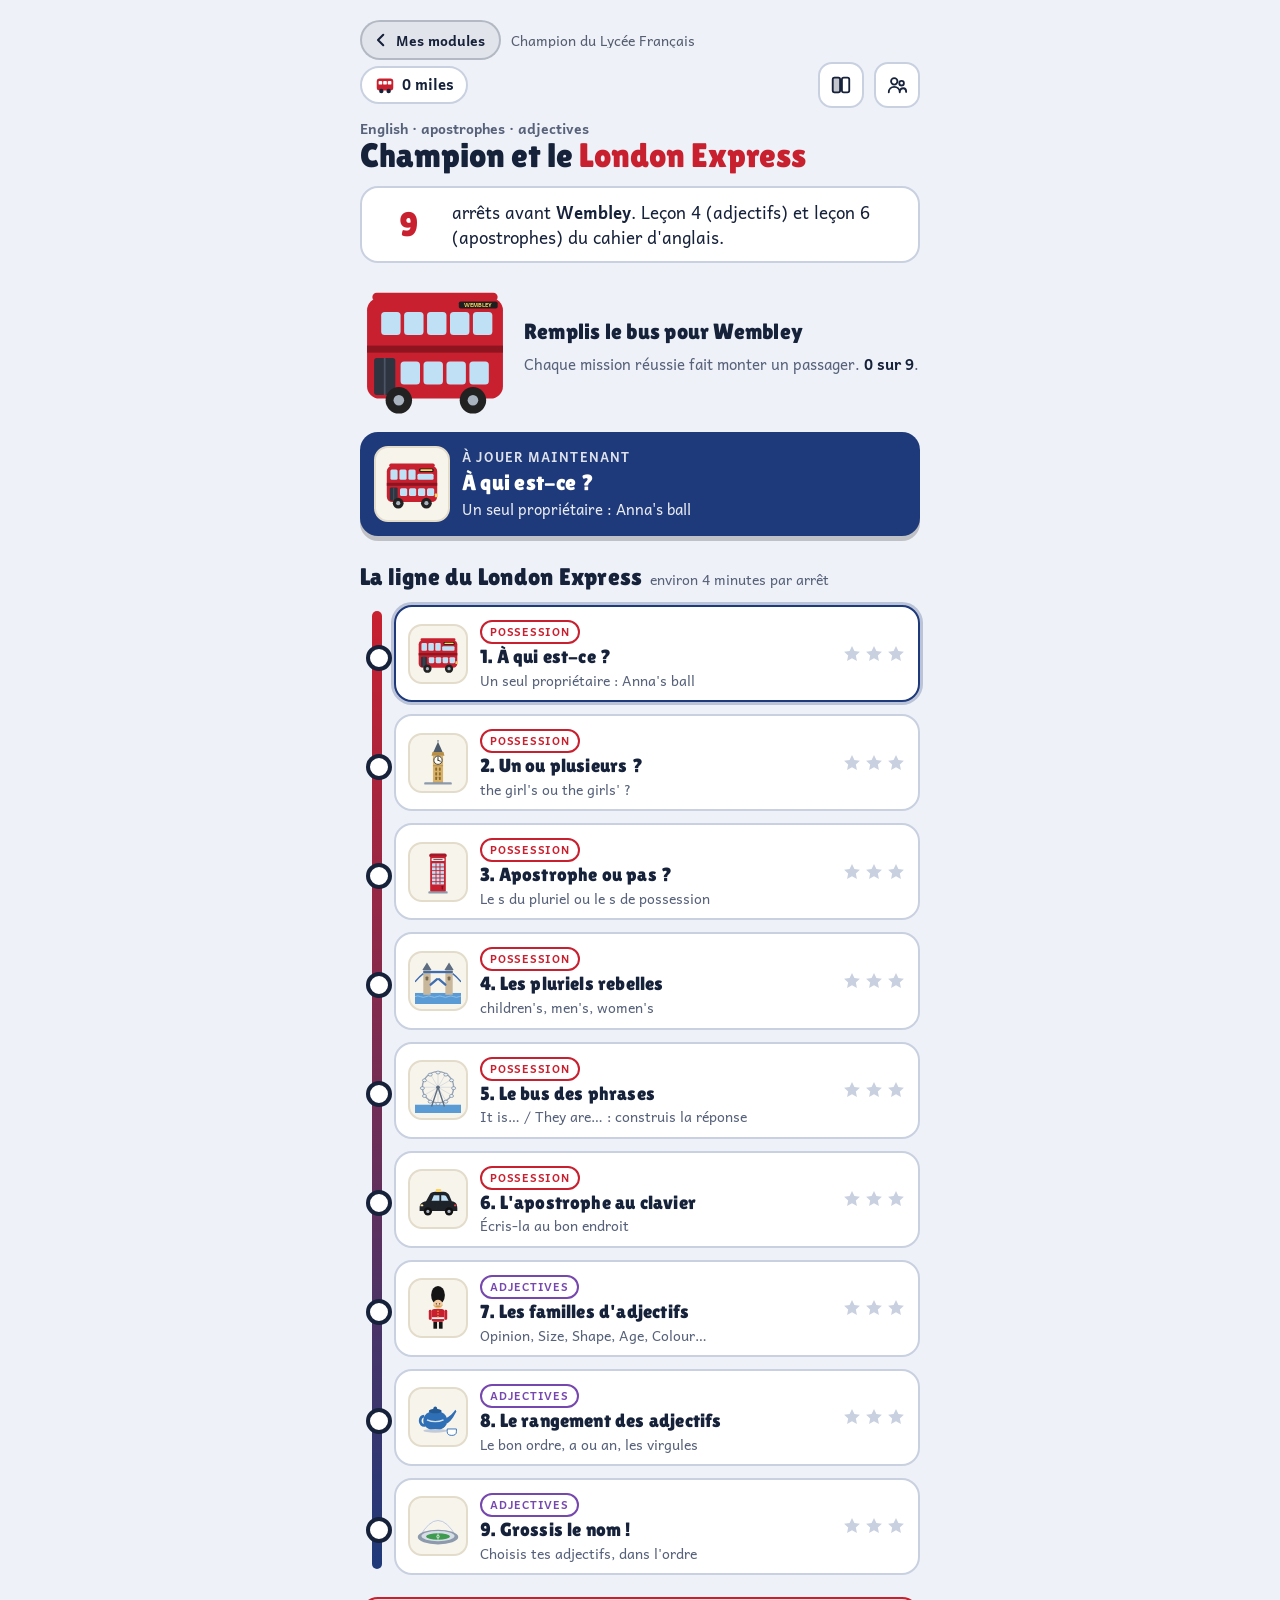
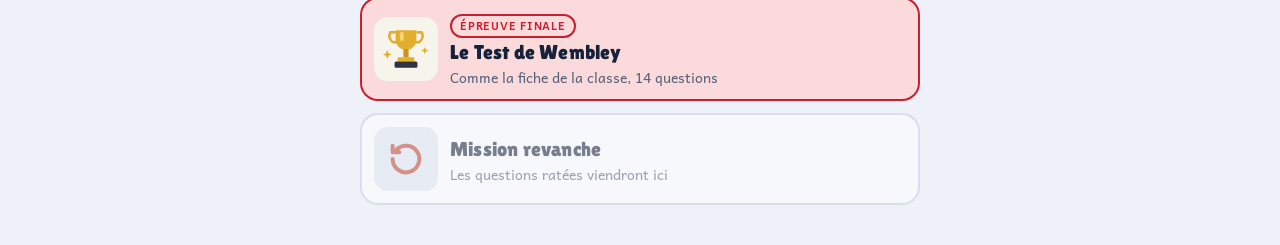
==== modules/london-express/index.html @ e49a7274 "Nouveau module London Express (anglais CE2) : apostrophes de possession et ordre des adjectifs Co-Au" ====
<!doctype html>
<html lang="fr">
<head>
<meta charset="utf-8">
<meta name="viewport" content="width=device-width,initial-scale=1,viewport-fit=cover">
<title>London Express · Champion du Lycée Français</title>
<meta name="theme-color" content="#1F3A7A">
<meta name="apple-mobile-web-app-capable" content="yes">
<meta name="mobile-web-app-capable" content="yes">
<link rel="icon" href="../../favicon.svg" type="image/svg+xml">
<link rel="apple-touch-icon" href="../../icons/apple-touch-icon.png">
<link rel="manifest" href="../../manifest.webmanifest">
<link rel="preconnect" href="https://fonts.googleapis.com">
<link rel="stylesheet" href="https://fonts.googleapis.com/css2?family=Andika:wght@400;700&family=Lilita+One&display=swap">
<style>:root{color-scheme:light;box-sizing:border-box;padding-top:env(safe-area-inset-top,0px);padding-bottom:env(safe-area-inset-bottom,0px)}html{scroll-padding-top:env(safe-area-inset-top,0px);-webkit-text-size-adjust:100%;text-size-adjust:100%}body{margin:0;padding:0;font:14px -apple-system,BlinkMacSystemFont,sans-serif;background:#fff;color:#000}img{max-width:100%}[hidden]:not([hidden=until-found i]){display:none!important}</style>
<!-- Lien avec le site : prénom, retour aux cahiers, temps de jeu, hors ligne -->
<script src="../../assets/catalogue.js"></script>
<script src="../../assets/commun.js"></script>
<script src="../../assets/module-bridge.js" data-module="london-express"></script>
</head>
<body>
<script nomodule>window.onload=function(){document.body.innerHTML='<p style="font:18px sans-serif;margin:24px">Ce navigateur est trop ancien pour ce jeu. Ouvrez le site avec Edge, Chrome, Safari ou Firefox.</p>';};</script>
<style>
/* Mise en page : une colonne type application mobile ; la ligne du bus mène de la gare jusqu'au stade de Wembley. */
:root{
  --bg:#EEF1F7; --surface:#FFFFFF; --surface-2:#E2E7F1; --ink:#16213A; --muted:#57627A; --line:#C9D1E1;
  --main:#1F3A7A; --on-main:#FFFFFF; --red:#C8202F; --red-soft:#FBDADC; --gold:#D99A1E;
  --good:#1F8556; --good-soft:#DCF2E5; --bad:#C2432E; --bad-soft:#FADFD8;
  --plate:#F7F4EC; --plate-line:#E3DCCB;
  --s-pos:#C8202F; --s-adj:#7647AE;
  --f-display:"Lilita One","Arial Rounded MT Bold",system-ui,sans-serif;
  --f-body:"Andika","Trebuchet MS",system-ui,sans-serif;
  --r:18px;
}
@media (prefers-color-scheme: dark){
  :root:not([data-theme="light"]){
    --bg:#0F1424; --surface:#18203A; --surface-2:#222C4A; --ink:#EAF0FA; --muted:#A7B1C8; --line:#33405F;
    --main:#8FB1FF; --on-main:#0B1430; --red:#FF6B74; --red-soft:#42202A; --gold:#F2C25B;
    --good:#4DCB8C; --good-soft:#153A2B; --bad:#FF7D66; --bad-soft:#43221C;
    --plate:#F4EFE3; --plate-line:#CFC5AE;
    --s-pos:#FF8A92; --s-adj:#B795EE; color-scheme:dark;
  }
}
:root[data-theme="dark"]{
  --bg:#0F1424; --surface:#18203A; --surface-2:#222C4A; --ink:#EAF0FA; --muted:#A7B1C8; --line:#33405F;
  --main:#8FB1FF; --on-main:#0B1430; --red:#FF6B74; --red-soft:#42202A; --gold:#F2C25B;
  --good:#4DCB8C; --good-soft:#153A2B; --bad:#FF7D66; --bad-soft:#43221C;
  --plate:#F4EFE3; --plate-line:#CFC5AE;
  --s-pos:#FF8A92; --s-adj:#B795EE; color-scheme:dark;
}
*{box-sizing:border-box}
body{background:var(--bg);color:var(--ink);font-family:var(--f-body);font-size:17px;line-height:1.45;
  padding-left:max(16px,env(safe-area-inset-left,0px));padding-right:max(16px,env(safe-area-inset-right,0px));padding-block:12px 40px;
  -webkit-tap-highlight-color:transparent}
.app{max-width:560px;margin:0 auto}
h1,h2,h3{font-family:var(--f-display);font-weight:400;letter-spacing:.01em;text-wrap:balance;margin:0}
button{font:inherit;color:inherit;cursor:pointer}
button:focus-visible,label:focus-within{outline:3px solid var(--main);outline-offset:2px}
.muted{color:var(--muted)}
.row{display:flex;gap:10px;align-items:center}
.spacer{flex:1}
@media (prefers-reduced-motion: reduce){*{animation:none!important;transition:none!important}}

/* Boutons */
.btn{display:flex;align-items:center;justify-content:center;gap:10px;min-height:56px;padding:12px 20px;border-radius:16px;border:0;
  font-family:var(--f-display);font-size:20px;background:var(--main);color:var(--on-main);box-shadow:0 4px 0 rgba(0,0,0,.22);transition:transform .08s}
.btn:active{transform:translateY(3px);box-shadow:0 1px 0 rgba(0,0,0,.22)}
.btn.ghost{background:var(--surface);color:var(--ink);border:2px solid var(--line);box-shadow:none}
.btn.red{background:var(--red);color:#fff}
.btn:disabled{opacity:.45;cursor:default;transform:none}
.icon-btn{display:inline-flex;align-items:center;justify-content:center;width:46px;height:46px;border-radius:14px;border:2px solid var(--line);background:var(--surface);flex:none}
.icon-btn svg{width:22px;height:22px}
.chip{display:inline-flex;align-items:center;gap:6px;padding:6px 12px;border-radius:999px;background:var(--surface);border:2px solid var(--line);font-weight:700;font-size:15px;font-variant-numeric:tabular-nums}
.chip svg{width:22px;height:22px}
.subj{display:inline-block;font-size:11px;font-weight:700;letter-spacing:.07em;text-transform:uppercase;padding:2px 8px;border-radius:999px;border:2px solid currentColor}
.subj.pos{color:var(--s-pos)} .subj.adj{color:var(--s-adj)}

/* Accueil */
.top{display:flex;align-items:center;gap:10px;flex-wrap:wrap;margin-bottom:10px}
.hello{margin:6px 0 2px}
.hello .eyebrow{font-size:14px;color:var(--muted);font-weight:700}
.hello .who{font-family:var(--f-display);font-size:34px;line-height:1.05}
.hello .who span{color:var(--red)}
.countdown{display:flex;gap:12px;align-items:center;background:var(--surface);border:2px solid var(--line);border-radius:var(--r);padding:12px 14px;margin:12px 0}
.countdown .big{font-family:var(--f-display);font-size:34px;color:var(--red);font-variant-numeric:tabular-nums;min-width:64px;text-align:center;white-space:nowrap}
.garage{display:grid;grid-template-columns:150px 1fr;gap:14px;align-items:center;margin:8px 0 16px}
.garage svg{width:150px;height:auto}
.garage .pax-new{animation:drop .6s cubic-bezier(.3,1.5,.5,1) both}
@keyframes drop{from{transform:translateY(-40px);opacity:0}to{transform:none;opacity:1}}
.today{background:var(--main);color:var(--on-main);border-radius:var(--r);padding:14px;display:grid;grid-template-columns:76px 1fr;gap:12px;align-items:center;border:0;width:100%;text-align:left;box-shadow:0 5px 0 rgba(0,0,0,.2)}
.today .lab{font-size:13px;text-transform:uppercase;letter-spacing:.08em;opacity:.85;font-weight:700}
.today h3{font-size:22px}
.plate{background:var(--plate);border:2px solid var(--plate-line);border-radius:14px;display:flex;align-items:center;justify-content:center;overflow:hidden}
.plate svg{width:100%;height:100%;display:block}
.plate.sm{width:60px;height:60px;padding:5px}
.plate.md{width:76px;height:76px;padding:6px}
.plate.big{width:min(200px,60vw);aspect-ratio:1;padding:12px;margin:0 auto;max-width:100%}
.section-title{display:flex;align-items:baseline;gap:8px;margin:24px 0 10px;flex-wrap:wrap}
.section-title h2{font-size:24px}
.map{position:relative;display:grid;gap:12px;padding-left:34px}
.map::before{content:"";position:absolute;left:12px;top:6px;bottom:6px;width:10px;border-radius:6px;background:linear-gradient(var(--red),var(--main))}
.mission{position:relative;display:grid;grid-template-columns:60px 1fr auto;gap:12px;align-items:center;width:100%;text-align:left;
  background:var(--surface);border:2px solid var(--line);border-radius:var(--r);padding:10px 12px}
.mission::before{content:"";position:absolute;left:-30px;top:50%;width:18px;height:18px;margin-top:-9px;border-radius:50%;background:var(--surface);border:4px solid var(--ink)}
.mission.done::before{background:var(--red);border-color:var(--red)}
.mission h3{font-size:19px;line-height:1.15;margin:2px 0}
.mission .sub{font-size:14px;color:var(--muted)}
.mission.next{border-color:var(--main);box-shadow:0 0 0 3px color-mix(in srgb,var(--main) 25%,transparent)}
.stars{display:flex;gap:2px}
.stars svg{width:20px;height:20px}
.extra{display:grid;gap:12px;margin-top:22px}
.card-btn{display:grid;grid-template-columns:64px 1fr;gap:12px;align-items:center;text-align:left;width:100%;background:var(--surface);border:2px solid var(--line);border-radius:var(--r);padding:12px}
.card-btn h3{font-size:20px}
.card-btn .sub{font-size:14px;color:var(--muted)}
.card-btn.boss{background:var(--red-soft);border-color:var(--red)}
.ico{width:64px;height:64px;border-radius:14px;display:flex;align-items:center;justify-content:center;background:var(--surface-2)}
.ico svg{width:40px;height:40px}
.ico.art{background:var(--plate);padding:6px}
.ico.art svg{width:100%;height:100%}

/* Jeu */
.playbar{display:flex;align-items:center;gap:10px;margin-bottom:14px}
.dots{display:flex;gap:5px;flex:1;flex-wrap:wrap}
.dot{height:10px;flex:1;min-width:8px;border-radius:6px;background:var(--line)}
.dot.ok{background:var(--good)} .dot.ko{background:var(--bad)} .dot.cur{background:var(--main)}
.combo{font-family:var(--f-display);color:var(--red);font-size:18px;white-space:nowrap}
.combo.pop{animation:pop .4s cubic-bezier(.3,1.6,.5,1)}
.qhead{display:flex;align-items:center;gap:8px;margin-bottom:8px;flex-wrap:wrap}
.tag{font-size:12px;font-weight:700;text-transform:uppercase;letter-spacing:.08em;color:var(--muted)}
.prompt{font-family:var(--f-display);font-size:24px;line-height:1.25;margin:4px 0 12px;text-wrap:balance}
.ctx{font-family:var(--f-body);font-weight:700;font-size:25px;line-height:1.35;background:var(--plate);color:#22263A;border:2px solid var(--plate-line);border-radius:16px;padding:14px 16px;margin:10px 0 4px;text-wrap:pretty}
.ctx[lang="en"]{}
.ctx b{color:#B3202D}
.ctx .src{display:block;font-size:18px;font-weight:400;color:#6A6152;margin-bottom:6px}
.ctx .gap{display:inline-block;min-width:3.2em;border-bottom:3px solid #B3202D;color:#B3202D;text-align:center;line-height:1.1}
.ctx .gap.cur{background:#FFE3E5;border-radius:6px 6px 0 0;padding:0 6px;min-width:4em}
.ctx .gap.done{border-bottom-color:transparent;color:#1A6B45}
.ctx .fr{font-weight:400;font-style:italic;color:#6A6152}
.ctx mark{background:#FFE08A;color:#22263A;border-radius:5px;padding:0 3px}
.caret{display:inline-block;width:2px;height:1em;background:#B3202D;vertical-align:-2px;margin-left:1px;animation:blink 1s steps(1) infinite}
@keyframes blink{50%{opacity:0}}
.choices{display:grid;gap:10px}
.choices.two{grid-template-columns:1fr 1fr}
.choices.two .choice{justify-content:center;text-align:center;min-height:72px}
.choices.two.big .choice{font-size:30px}
.choice{min-height:58px;padding:12px 16px;border-radius:16px;border:2px solid var(--line);background:var(--surface);text-align:left;font-size:21px;font-weight:700;display:flex;align-items:center;gap:10px}
.choice:active{transform:scale(.99)}
.choice.ok{background:var(--good-soft);border-color:var(--good)}
.choice.ko{background:var(--bad-soft);border-color:var(--bad)}
.choice:disabled{cursor:default}
.hint-row{display:flex;gap:10px;margin-top:14px}
.hint{margin-top:12px;background:var(--red-soft);border:2px dashed var(--red);border-radius:14px;padding:12px 14px;font-size:17px}
.hint p{margin:4px 0}
.rule{display:grid;gap:6px;font-size:16px;margin-top:6px}
.rule div{display:grid;grid-template-columns:auto 1fr;gap:8px;align-items:baseline}
.rule b{color:var(--red);font-size:18px;white-space:nowrap}
.order{display:flex;flex-wrap:wrap;gap:6px;margin-top:6px}
.order span{display:inline-flex;flex-direction:column;align-items:center;padding:4px 8px;border-radius:10px;color:#fff;font-weight:700;font-size:15px;line-height:1.1}
.order span small{font-weight:400;font-size:11px;opacity:.9}

/* Flash */
.flashbar{height:10px;border-radius:6px;background:var(--surface-2);overflow:hidden;margin:10px 0}
.flashbar i{display:block;height:100%;background:var(--red);width:100%;transform-origin:left;animation:shrink linear forwards}
@keyframes shrink{to{transform:scaleX(0)}}
.flashword{font-size:36px;text-align:center;padding:22px 12px}
.eyehint{display:flex;align-items:center;gap:8px;justify-content:center;font-weight:700;color:var(--muted);font-size:15px}

/* Construction */
.build-out{min-height:72px;display:flex;align-items:center;justify-content:center;font-size:28px;font-weight:700;
  background:var(--plate);color:#22263A;border:2px solid var(--plate-line);border-radius:16px;margin:10px 0 12px;padding:8px 12px;text-align:center;line-height:1.25}
.build-out.empty{font-size:16px;color:#7A6E55;font-weight:400}
.tiles{display:flex;flex-wrap:wrap;gap:8px;justify-content:center;margin-bottom:12px}
.tile{min-width:52px;min-height:52px;padding:8px 14px;border-radius:12px;border:2px solid var(--line);background:var(--surface);font-weight:700;font-size:22px}
.tile:disabled{opacity:.22}
.tile.apo{min-width:64px;font-size:34px;line-height:1;background:var(--red-soft);border-color:var(--red)}

/* Clavier */
.kb{display:grid;gap:6px;user-select:none;-webkit-user-select:none;margin-top:10px}
.kb .r{display:grid;grid-template-columns:repeat(10,1fr);gap:5px}
.key{min-height:46px;border-radius:10px;background:var(--surface);box-shadow:0 2px 0 var(--line);font-size:20px;font-weight:700;padding:0;min-width:0;border:1px solid var(--line)}
.key:active{background:var(--surface-2);transform:translateY(1px)}
.key.apo{background:var(--red-soft);font-size:28px;border-color:var(--red)}
.key.shift.on{background:var(--main);color:var(--on-main)}
.key.w2{grid-column:span 2} .key.w5{grid-column:span 5}
.key.go{background:var(--main);color:var(--on-main);font-family:var(--f-display);font-size:19px;font-weight:400;border:0}
.key svg{width:22px;height:22px;vertical-align:middle}

/* Feuille de réponse */
.sheet{position:fixed;left:0;right:0;bottom:0;z-index:20;background:var(--surface);border-top:4px solid var(--good);border-radius:22px 22px 0 0;
  padding:16px max(16px,env(safe-area-inset-right,0px)) calc(18px + env(safe-area-inset-bottom,0px)) max(16px,env(safe-area-inset-left,0px));
  box-shadow:0 -10px 30px rgba(0,0,0,.18);animation:up .22s ease-out;max-height:80vh;overflow:auto}
.sheet.ko{border-top-color:var(--bad)}
.sheet .in{max-width:560px;margin:0 auto;display:grid;gap:10px}
.sheet h3{font-size:26px;color:var(--good)}
.sheet.ko h3{color:var(--bad)}
.sheet p{margin:0;font-size:17px}
.sheet .fix{font-size:24px;font-weight:700}
.sheet .fix mark{background:var(--bad-soft);color:var(--bad);border-bottom:3px solid var(--bad);border-radius:3px;padding:0 1px}
.sheet .yours{text-decoration:line-through;color:var(--muted);font-weight:700}
.gain{font-family:var(--f-display);color:var(--red);font-size:20px}
@keyframes up{from{transform:translateY(100%)}to{transform:none}}
.pad-bottom{height:260px}

/* Résultats, pause, album */
.center{text-align:center}
.bigstars{display:flex;justify-content:center;gap:8px;margin:12px 0}
.bigstars svg{width:62px;height:62px}
.bigstars svg.pop{animation:pop .5s cubic-bezier(.3,1.6,.5,1) both}
@keyframes pop{from{transform:scale(0)}to{transform:scale(1)}}
.result-card{background:var(--surface);border:2px solid var(--line);border-radius:var(--r);padding:16px;margin:14px 0;display:grid;gap:10px}
.unlocked{display:flex;gap:10px;flex-wrap:wrap;justify-content:center}
.unlocked .plate{animation:pop .5s .2s cubic-bezier(.3,1.6,.5,1) both}
.objlist{display:grid;gap:8px;text-align:left}
.objrow{display:grid;grid-template-columns:1fr auto;gap:8px;align-items:center;font-size:15px}
.ring{width:170px;height:170px;margin:10px auto;display:block}
.album{display:grid;grid-template-columns:repeat(2,minmax(0,1fr));gap:12px}
.acard{background:var(--surface);border:2px solid var(--line);border-radius:var(--r);padding:8px;text-align:left;display:grid;gap:6px;min-width:0}
.acard .plate{width:100%;aspect-ratio:1;padding:12px}
.acard.locked .plate svg{filter:grayscale(1) brightness(.2);opacity:.25}
.acard h3{font-size:16px;line-height:1.15}
.acard .when{font-size:13px;color:var(--muted)}
.modal{position:fixed;inset:0;z-index:30;background:rgba(10,14,30,.55);display:flex;align-items:flex-end;justify-content:center;
  padding:16px max(16px,env(safe-area-inset-right,0px)) calc(16px + env(safe-area-inset-bottom,0px)) max(16px,env(safe-area-inset-left,0px))}
.modal .box{background:var(--surface);border-radius:22px;padding:18px;max-width:520px;width:100%;display:grid;gap:12px;max-height:90vh;overflow:auto;animation:up .22s ease-out}
.modal .box b{color:var(--red)}

/* Parents */
.panel{background:var(--surface);border:2px solid var(--line);border-radius:var(--r);padding:14px;margin:12px 0}
.panel h3{font-size:20px;margin-bottom:8px}
.panel p{margin:8px 0;font-size:16px}
.obj{display:grid;gap:4px;padding:8px 0;border-bottom:1px solid var(--line)}
.obj:last-child{border-bottom:0}
.obj .top2{display:flex;gap:8px;align-items:center;justify-content:space-between;font-size:15px}
.bar{height:10px;border-radius:6px;background:var(--surface-2);overflow:hidden}
.bar i{display:block;height:100%;background:var(--good);border-radius:6px}
.pill{font-size:12px;font-weight:700;padding:3px 9px;border-radius:999px;white-space:nowrap}
.pill.a{background:var(--good-soft);color:var(--good)} .pill.b{background:var(--red-soft);color:var(--red)} .pill.c{background:var(--bad-soft);color:var(--bad)} .pill.n{background:var(--surface-2);color:var(--muted)}
.plan{display:grid;gap:6px}
.plan .d{display:grid;grid-template-columns:92px 1fr auto;gap:8px;align-items:center;padding:8px 10px;border-radius:12px;background:var(--surface-2);font-size:15px}
.plan .d.now{outline:3px solid var(--main)}
.plan .dt{font-weight:700;font-variant-numeric:tabular-nums}
.toggle{display:flex;justify-content:space-between;align-items:center;gap:12px;padding:8px 0;font-size:16px}
.toggle input[type=checkbox]{width:24px;height:24px;accent-color:var(--main)}
.toggle input[type=date]{font:inherit;font-size:16px;padding:8px 10px;border-radius:10px;border:2px solid var(--line);background:var(--surface);color:var(--ink);min-height:44px}
.confirm{display:grid;gap:8px;margin-top:10px;background:var(--bad-soft);border-radius:12px;padding:10px;font-size:15px}
</style>

<div class="app">
  <section id="home"></section>
  <section id="play" hidden></section>
  <section id="result" hidden></section>
  <section id="pause" hidden></section>
  <section id="album" hidden></section>
  <section id="parent" hidden></section>
</div>
<div id="sheet" class="sheet" hidden></div>
<div id="modal" hidden></div>

<script>
/* =========================================================
   London Express — anglais, CE2 (cahier d'anglais, leçons 4 et 6)
   Apostrophes for possession · Expanded noun phrases (adjectives)
   ========================================================= */
const $ = id => document.getElementById(id);
const shuffle = a => { a = a.slice(); for (let i = a.length - 1; i > 0; i--) { const j = Math.floor(Math.random() * (i + 1)); [a[i], a[j]] = [a[j], a[i]]; } return a; };
const one = a => a[Math.floor(Math.random() * a.length)];
const esc = s => String(s).replace(/[&<>"]/g, c => ({ "&": "&amp;", "<": "&lt;", ">": "&gt;", '"': "&quot;" })[c]);
const norm = s => String(s).replace(/[’`´‘]/g, "'").replace(/\s+/g, " ").replace(/\s*'\s*/g, "'").replace(/[.!]+$/, "").trim().toLowerCase();
const normNC = s => norm(String(s).replace(/,/g, " "));
const cap = s => s.charAt(0).toUpperCase() + s.slice(1);

/* ---------- Dessins ---------- */
const V = (inner, vb = "0 0 100 100") => `<svg viewBox="${vb}" xmlns="http://www.w3.org/2000/svg" aria-hidden="true">${inner}</svg>`;
const ART = {
  bus: V(`<rect x="8" y="20" width="84" height="60" rx="9" fill="#C8202F"/><rect x="8" y="48" width="84" height="5" fill="#8E1520"/>
    <rect x="12" y="16" width="76" height="6" rx="3" fill="#C8202F"/><rect x="62" y="24" width="24" height="6" rx="2" fill="#1E1E1E"/><rect x="64" y="25.5" width="20" height="3" rx="1" fill="#FFD25A"/>
    ${[14, 29, 44].map(x => `<rect x="${x}" y="26" width="12" height="17" rx="2.5" fill="#BFE0F5"/>`).join("")}<rect x="59" y="33" width="27" height="10" rx="2.5" fill="#BFE0F5"/>
    ${[30, 45, 60].map(x => `<rect x="${x}" y="57" width="12" height="13" rx="2.5" fill="#BFE0F5"/>`).join("")}<rect x="75" y="57" width="12" height="13" rx="2.5" fill="#BFE0F5"/>
    <rect x="13" y="56" width="13" height="22" rx="2" fill="#2E3440"/><path d="M19.5 56 V78" stroke="#4C5566" stroke-width="1.5"/>
    <circle cx="27" cy="82" r="9" fill="#222"/><circle cx="27" cy="82" r="3.5" fill="#A9B2BF"/><circle cx="74" cy="82" r="9" fill="#222"/><circle cx="74" cy="82" r="3.5" fill="#A9B2BF"/>
    <rect x="88" y="66" width="4" height="6" rx="1" fill="#FFD25A"/>`),
  bigben: V(`<rect x="39" y="34" width="22" height="58" fill="#D9B26A"/><path d="M36 34 h28 l-2 -8 h-24z" fill="#B78E46"/>
    <path d="M40 26 L50 4 L60 26z" fill="#4D5B6B"/><path d="M50 4 V0" stroke="#4D5B6B" stroke-width="2"/>
    <circle cx="50" cy="44" r="9" fill="#FFFDF4" stroke="#3A3A3A" stroke-width="2"/><path d="M50 44 V38 M50 44 L55 46" stroke="#222" stroke-width="2" stroke-linecap="round"/>
    ${[60, 70, 80].map(y => `<rect x="44" y="${y}" width="4" height="7" rx="1" fill="#8C6A2E"/><rect x="52" y="${y}" width="4" height="7" rx="1" fill="#8C6A2E"/>`).join("")}
    <path d="M39 56 h22 M39 92 h22" stroke="#B78E46" stroke-width="2"/><rect x="20" y="92" width="60" height="5" rx="2" fill="#8C9AAC"/>`),
  phonebox: V(`<rect x="31" y="10" width="38" height="8" rx="4" fill="#A3192A"/><rect x="33" y="16" width="34" height="78" rx="3" fill="#C8202F"/>
    <rect x="36" y="20" width="28" height="6" rx="1" fill="#F4F4F4"/><path d="M40 23 h20" stroke="#222" stroke-width="1.6"/>
    <rect x="37" y="31" width="26" height="46" rx="1" fill="#BFE0F5"/>${[39, 47, 55, 63, 71].map(y => `<path d="M37 ${y} h26" stroke="#C8202F" stroke-width="2"/>`).join("")}
    <path d="M45.7 31 V77 M54.3 31 V77" stroke="#C8202F" stroke-width="2"/><rect x="58" y="80" width="3" height="8" rx="1" fill="#7E1220"/><rect x="29" y="92" width="42" height="5" rx="2" fill="#8C9AAC"/>`),
  towerbridge: V(`<rect x="0" y="76" width="100" height="24" fill="#5B9BD5"/><path d="M0 84 q6 -3 12 0 t12 0 t12 0 t12 0 t12 0 t12 0 t12 0 t12 0 t12 0" stroke="#8EC1EA" stroke-width="2" fill="none"/>
    <rect x="18" y="26" width="16" height="54" fill="#C9B79C"/><rect x="66" y="26" width="16" height="54" fill="#C9B79C"/>
    <path d="M16 26 L26 10 L36 26z M64 26 L74 10 L84 26z" fill="#5E6E80"/><rect x="18" y="28" width="64" height="5" fill="#3E6DB0"/>
    <path d="M34 58 L48 46 M66 58 L52 46" stroke="#3E6DB0" stroke-width="5" stroke-linecap="round"/><path d="M0 52 Q10 40 18 34 M82 34 Q90 40 100 52" stroke="#3E6DB0" stroke-width="3" fill="none"/>
    <rect x="23" y="40" width="6" height="9" rx="2" fill="#7A6A52"/><rect x="71" y="40" width="6" height="9" rx="2" fill="#7A6A52"/>`),
  londoneye: V(`<rect x="0" y="82" width="100" height="18" fill="#5B9BD5"/><circle cx="50" cy="44" r="34" fill="none" stroke="#9AA6B8" stroke-width="3"/>
    ${Array.from({ length: 12 }, (_, i) => { const a = i * Math.PI / 6, x = 50 + 34 * Math.cos(a), y = 44 + 34 * Math.sin(a); return `<path d="M50 44 L${x.toFixed(1)} ${y.toFixed(1)}" stroke="#C3CBD8" stroke-width="1.2"/><ellipse cx="${x.toFixed(1)}" cy="${(y + 2).toFixed(1)}" rx="4.5" ry="3.2" fill="#E8F2FA" stroke="#5E6E80" stroke-width="1.2"/>`; }).join("")}
    <circle cx="50" cy="44" r="4" fill="#5E6E80"/><path d="M50 44 L36 86 M50 44 L64 86" stroke="#5E6E80" stroke-width="3"/>`),
  cab: V(`<path d="M10 70 C10 60 16 56 24 55 L32 40 C34 36 38 34 44 34 H62 C68 34 72 37 74 41 L80 55 C88 56 92 60 92 70 V76 H10Z" fill="#1E2229"/>
    <path d="M36 54 L41 42 H53 V54Z M57 42 H63 C66 42 68 44 69 46 L73 54 H57Z" fill="#BFE0F5"/><rect x="45" y="28" width="12" height="6" rx="2" fill="#FFD25A"/>
    <rect x="12" y="62" width="6" height="4" rx="1" fill="#FFE9A8"/><rect x="85" y="62" width="5" height="4" rx="1" fill="#E5484D"/>
    <circle cx="28" cy="77" r="9" fill="#111"/><circle cx="28" cy="77" r="3.5" fill="#A9B2BF"/><circle cx="74" cy="77" r="9" fill="#111"/><circle cx="74" cy="77" r="3.5" fill="#A9B2BF"/>`),
  guard: V(`<ellipse cx="50" cy="22" rx="15" ry="20" fill="#141414"/><circle cx="50" cy="42" r="10" fill="#F2C9A0"/>
    <circle cx="46.5" cy="41" r="1.5" fill="#222"/><circle cx="53.5" cy="41" r="1.5" fill="#222"/><path d="M46 46 h8" stroke="#8A4B2A" stroke-width="1.6" stroke-linecap="round"/><path d="M40 44 Q50 52 60 44" stroke="#D9A82E" stroke-width="1.6" fill="none"/>
    <rect x="36" y="52" width="28" height="28" rx="6" fill="#C8202F"/><rect x="36" y="70" width="28" height="4" fill="#F4F4F4"/>
    ${[57, 63, 69].map(y => `<circle cx="50" cy="${y}" r="1.6" fill="#E2B33A"/>`).join("")}<rect x="40" y="80" width="8" height="15" fill="#141414"/><rect x="52" y="80" width="8" height="15" fill="#141414"/>
    <rect x="30" y="54" width="6" height="22" rx="3" fill="#C8202F"/><rect x="64" y="54" width="6" height="22" rx="3" fill="#C8202F"/>`),
  teapot: V(`<ellipse cx="44" cy="58" rx="26" ry="22" fill="#2F6FB5"/><path d="M68 52 C80 46 84 38 88 34 L90 38 C86 44 82 56 70 64Z" fill="#2F6FB5"/>
    <path d="M20 48 C8 48 8 70 22 68" stroke="#2F6FB5" stroke-width="6" fill="none"/><ellipse cx="44" cy="37" rx="14" ry="5" fill="#245A94"/><circle cx="44" cy="31" r="4" fill="#245A94"/>
    <path d="M26 56 q18 8 36 0" stroke="#FFFFFF" stroke-width="3" fill="none" opacity=".8"/><ellipse cx="44" cy="80" rx="26" ry="4" fill="#C3CBD8"/>
    <path d="M70 76 h20 v6 q0 8 -10 8 q-10 0 -10 -8z" fill="#FFFFFF" stroke="#2F6FB5" stroke-width="2"/>`),
  wembley: V(`<path d="M10 74 Q50 2 90 74" stroke="#F4F4F4" stroke-width="6" fill="none"/><path d="M10 74 Q50 2 90 74" stroke="#AEB8C6" stroke-width="1.5" fill="none"/>
    <ellipse cx="50" cy="74" rx="44" ry="16" fill="#8C9AAC"/><ellipse cx="50" cy="72" rx="36" ry="11" fill="#D7DEE8"/><ellipse cx="50" cy="73" rx="26" ry="7" fill="#3E9B4F"/>
    <path d="M50 66 V80" stroke="#fff" stroke-width="1.2"/><circle cx="50" cy="73" r="3" fill="none" stroke="#fff" stroke-width="1.2"/>`),
  trophy: V(`<path d="M30 14 h40 v18 a20 20 0 0 1 -40 0z" fill="#E2AE2E"/><path d="M30 18 h-10 a10 12 0 0 0 12 18 M70 18 h10 a10 12 0 0 1 -12 18" stroke="#E2AE2E" stroke-width="5" fill="none"/>
    <rect x="45" y="50" width="10" height="16" fill="#C9951F"/><rect x="34" y="66" width="32" height="8" rx="2" fill="#E2AE2E"/><rect x="28" y="74" width="44" height="12" rx="3" fill="#2E3440"/>
    <ellipse cx="42" cy="26" rx="4" ry="9" fill="#F7D978" opacity=".9"/>
    <g fill="#E2AE2E"><path d="M14 52 l2.5 6 6 2.5 -6 2.5 -2.5 6 -2.5 -6 -6 -2.5 6 -2.5z"/><path d="M86 46 l2 5 5 2 -5 2 -2 5 -2 -5 -5 -2 5 -2z"/></g>`)
};
const art = k => ART[k] || "";

/* ---------- Icônes ---------- */
const IC = {
  mile: `<svg viewBox="0 0 24 24"><rect x="3" y="5" width="18" height="13" rx="3" fill="var(--red)"/><rect x="5" y="7.5" width="4" height="4" rx="1" fill="#fff"/><rect x="10" y="7.5" width="4" height="4" rx="1" fill="#fff"/><rect x="15" y="7.5" width="4" height="4" rx="1" fill="#fff"/><circle cx="8" cy="18.5" r="2.4" fill="var(--ink)"/><circle cx="16" cy="18.5" r="2.4" fill="var(--ink)"/></svg>`,
  star: on => `<svg viewBox="0 0 24 24"><path d="M12 2.5l2.9 6 6.6.8-4.9 4.6 1.3 6.5L12 17.2 6.1 20.4l1.3-6.5L2.5 9.3l6.6-.8z" fill="${on ? "var(--gold)" : "var(--line)"}"/></svg>`,
  speak: `<svg viewBox="0 0 24 24" fill="none" stroke="currentColor" stroke-width="2.2" stroke-linecap="round" stroke-linejoin="round"><path d="M4 9v6h4l5 4V5L8 9z" fill="currentColor"/><path d="M16.5 8.5a5 5 0 0 1 0 7M19 6a8.5 8.5 0 0 1 0 12"/></svg>`,
  close: `<svg viewBox="0 0 24 24" fill="none" stroke="currentColor" stroke-width="2.6" stroke-linecap="round"><path d="M6 6l12 12M18 6L6 18"/></svg>`,
  bulb: `<svg viewBox="0 0 24 24" fill="none" stroke="currentColor" stroke-width="2.2" stroke-linecap="round"><path d="M9 18h6M10 21h4M12 3a6 6 0 0 0-3.5 10.9V16h7v-2.1A6 6 0 0 0 12 3z"/></svg>`,
  eye: `<svg viewBox="0 0 24 24" fill="none" stroke="currentColor" stroke-width="2.2"><path d="M2 12s3.5-7 10-7 10 7 10 7-3.5 7-10 7S2 12 2 12z"/><circle cx="12" cy="12" r="3" fill="currentColor"/></svg>`,
  back: `<svg viewBox="0 0 24 24" fill="none" stroke="currentColor" stroke-width="2.6" stroke-linecap="round" stroke-linejoin="round"><path d="M15 5l-7 7 7 7"/></svg>`,
  del: `<svg viewBox="0 0 24 24" fill="none" stroke="currentColor" stroke-width="2.2" stroke-linejoin="round" stroke-linecap="round"><path d="M21 5H9l-6 7 6 7h12z"/><path d="M12 9l6 6M18 9l-6 6"/></svg>`,
  shift: `<svg viewBox="0 0 24 24" fill="none" stroke="currentColor" stroke-width="2.2" stroke-linejoin="round"><path d="M12 3l8 9h-4.5v8h-7v-8H4z"/></svg>`,
  retry: `<svg viewBox="0 0 24 24" fill="none" stroke="currentColor" stroke-width="2.4" stroke-linecap="round" stroke-linejoin="round"><path d="M4 12a8 8 0 1 0 2.3-5.6M4 4v4h4"/></svg>`,
  album: `<svg viewBox="0 0 24 24" fill="none" stroke="currentColor" stroke-width="2" stroke-linejoin="round"><rect x="3" y="4" width="8" height="16" rx="2" fill="currentColor" opacity=".25"/><rect x="3" y="4" width="8" height="16" rx="2"/><rect x="13" y="4" width="8" height="16" rx="2"/></svg>`,
  parent: `<svg viewBox="0 0 24 24" fill="none" stroke="currentColor" stroke-width="2" stroke-linecap="round"><circle cx="9" cy="8" r="3.5"/><circle cx="17" cy="10" r="2.5"/><path d="M3 20c0-3.5 2.7-6 6-6s6 2.5 6 6M15 20c0-2.5 1.2-4.5 4-4.5s3 1.5 3 4"/></svg>`
};
const icon = (svg, w = 22) => svg.replace("<svg", `<svg width="${w}" height="${w}"`);

/* ---------- Objectifs ---------- */
const OBJ = {
  P1: "Un seul possesseur : 's (Anna's ball)",
  P2: "Plusieurs possesseurs en -s : ' seule (the girls' hats)",
  P3: "Pluriels irréguliers : 's (the children's keys)",
  P4: "Écrire la phrase : It is… / They are…",
  P5: "Distinguer pluriel et possession (dogs / dog's)",
  N1: "Ranger les adjectifs : opinion, size, shape, age, colour, origin, material, purpose",
  N2: "Enrichir un nom : choix des adjectifs, virgules, a / an"
};
const SUBJ = { pos: "Possession", adj: "Adjectives" };

/* ---------- Les règles (indices) ---------- */
const RULE_POSS = `<div class="rule">
  <div><b>Anna's</b><span>un seul propriétaire → <b>'s</b></span></div>
  <div><b>the girls'</b><span>plusieurs, le mot finit déjà par s → <b>'</b> seule</span></div>
  <div><b>the children's</b><span>plusieurs, mais pas de s à la fin → <b>'s</b></span></div></div>`;
const FAM = [["Opinion", "avis", "#C8202F"], ["Size", "taille", "#D9731E"], ["Shape", "forme", "#B58A00"], ["Age", "âge", "#3E8E41"], ["Colour", "couleur", "#1F7FA8"], ["Origin", "origine", "#2F4FB5"], ["Material", "matière", "#7647AE"], ["Purpose", "usage", "#A23D86"]];
const RULE_ORDER = `<p>L'ordre des adjectifs, de gauche à droite :</p><div class="order">${FAM.map(([e, f, c], i) => `<span style="background:${c}">${i + 1}. ${e}<small>${f}</small></span>`).join("")}</div>`;

/* ---------- Possession : les phrases ---------- */
/* [propriétaire, déterminant, type (s = un seul, p = pluriel en -s, i = pluriel irrégulier), objet, objet au pluriel ?] */
const ITEMS = [
  ["Anna", "", "s", "ball", false], ["Ben", "", "s", "book", false], ["Clara", "", "s", "cat", false], ["David", "", "s", "dog", false],
  ["Emma", "", "s", "clothes", true], ["Frank", "", "s", "toys", true],
  ["girls", "the ", "p", "hats", true], ["boys", "the ", "p", "pens", true], ["men", "the ", "i", "cups", true], ["children", "the ", "i", "keys", true],
  ["rabbits", "the ", "p", "tails", true], ["elephants", "the ", "p", "ears", true],
  ["Harry", "", "s", "kite", false], ["Lucy", "", "s", "pencils", true], ["Sam", "", "s", "football", false], ["Mia", "", "s", "trainers", true],
  ["brother", "my ", "s", "bike", false], ["sister", "my ", "s", "bag", false], ["teacher", "the ", "s", "desk", false], ["goalkeeper", "the ", "s", "gloves", true],
  ["coach", "the ", "s", "whistle", false], ["dog", "the ", "s", "bone", false], ["cat", "the ", "s", "bowl", false],
  ["players", "the ", "p", "boots", true], ["birds", "the ", "p", "nests", true], ["twins", "the ", "p", "bikes", true], ["fans", "the ", "p", "scarves", true],
  ["dogs", "the ", "p", "bones", true], ["girls", "the ", "p", "ball", false],
  ["women", "the ", "i", "bags", true], ["people", "the ", "i", "coats", true], ["mice", "the ", "i", "cheese", false], ["geese", "the ", "i", "eggs", true],
  ["children", "the ", "i", "football", false], ["men", "the ", "i", "hats", true]
];
const poss = (o, k) => k === "p" ? o + "'" : o + "'s";
const pron = pl => pl ? "They are" : "It is";
const sentence = ([o, det, , obj, pl]) => `The ${obj} ${pl ? "belong" : "belongs"} to ${det}${o}.`;
const answerOf = ([o, det, k, obj, pl]) => `${pron(pl)} ${det}${poss(o, k)} ${obj}`;
const objOf = k => ({ s: "P1", p: "P2", i: "P3" })[k];
function why([o, det, k]) {
  if (k === "s") return `Un seul propriétaire (<b>${det}${o}</b>) : on ajoute <b>'s</b> → ${det}<b>${o}'s</b>.`;
  if (k === "p") return `Plusieurs propriétaires, et <b>${o}</b> finit déjà par s : on ajoute seulement <b>'</b> → the <b>${o}'</b>.`;
  return `<b>${o}</b> est un pluriel qui ne finit pas par s : on ajoute <b>'s</b>, comme pour un seul → the <b>${o}'s</b>.`;
}
const whyPron = pl => pl ? "Plusieurs choses → <b>They are</b>." : "Une seule chose → <b>It is</b>.";
const sing = o => o.replace(/s$/, "");
const gap = (s, inner = "……") => s.replace("{_}", `<span class="gap">${inner}</span>`);
const fill = (s, w) => s.replace("{_}", w);
function mcq(o) { return Object.assign({ type: "mcq" }, o); }
const FR = t => ["fr", t], EN = t => ["en", t];

/* Mission 1 : un seul propriétaire */
const FRB = [["le ballon de mon frère", "brother", "my ", "ball"], ["le livre de Ben", "Ben", "", "book"], ["le chat de Clara", "Clara", "", "cat"],
  ["le sifflet de l'entraîneur", "coach", "the ", "whistle"], ["les gants du gardien", "goalkeeper", "the ", "gloves"], ["le vélo de ma sœur", "sister", "my ", "bike"],
  ["l'os du chien", "dog", "the ", "bone"], ["la queue du chat", "cat", "the ", "tail"], ["le cerf-volant de Harry", "Harry", "", "kite"], ["le bureau de la maîtresse", "teacher", "the ", "desk"]];
function genM1() {
  const a = ITEMS.filter(it => it[2] === "s").map(it => {
    const [o, det, , obj, pl] = it; const right = `${det}${o}'s ${obj}`;
    const opts = shuffle([right, `${det}${o}s ${obj}`, `${det}${o}s' ${obj}`, `the ${obj} of ${det}${o}`]);
    return mcq({ obj: "P1", prompt: "Quelle est la bonne réponse ?", ctx: `<span class="src">${sentence(it)}</span>${pron(pl)} <span class="gap">……</span>`, choices: opts, answer: opts.indexOf(right), correct: right,
      hintHtml: RULE_POSS, explain: why(it) + ` En anglais, on ne dit pas « the ${obj} of ${det}${o} ».`, say: [FR("Quelle est la bonne réponse ?"), EN(sentence(it))], sayAns: `${pron(pl)} ${right}.` });
  });
  const b = FRB.map(([fr, o, det, obj]) => {
    const right = `${det}${o}'s ${obj}`;
    const opts = shuffle([right, `the ${obj} of ${det}${o}`, `${det}${o}s ${obj}`, `${det}${o} ${obj}`]);
    return mcq({ obj: "P1", prompt: "Comment dit-on en anglais ?", ctx: `<span class="fr">${fr}</span>`, choices: opts, answer: opts.indexOf(right), correct: right, hintHtml: RULE_POSS,
      explain: `En anglais, le propriétaire vient <b>avant</b> l'objet, avec <b>'s</b> : <b>${right}</b>. « the ${obj} of ${det}${o} » est une traduction mot à mot du français.`, say: [FR("Comment dit-on en anglais : " + fr + " ?")], sayAns: right });
  });
  return [a, b];
}

/* Mission 2 : un ou plusieurs propriétaires ? */
const NOUNS2 = [["girl", "hats", "fille", "filles"], ["boy", "pens", "garçon", "garçons"], ["dog", "bones", "chien", "chiens"], ["cat", "toys", "chat", "chats"],
  ["player", "boots", "joueur", "joueurs"], ["bird", "nests", "oiseau", "oiseaux"], ["rabbit", "carrots", "lapin", "lapins"], ["teacher", "books", "maîtresse", "maîtresses"], ["elephant", "ears", "éléphant", "éléphants"]];
function genM2() {
  const a = NOUNS2.map(([s, obj, f1, fp]) => {
    const plural = Math.random() < .5; const w = plural ? s + "s'" : s + "'s";
    const opts = [`1 ${f1}`, `plusieurs ${fp}`];
    return mcq({ obj: "P2", two: true, prompt: `Combien de ${fp} ?`, ctx: `the <b>${w}</b> ${obj}`, choices: opts, answer: plural ? 1 : 0, correct: opts[plural ? 1 : 0], hintHtml: RULE_POSS,
      explain: plural ? `<b>${s}s'</b> : le mot est déjà au pluriel (${s}s) et l'apostrophe vient <b>après</b> le s → plusieurs ${fp}.` : `<b>${s}'s</b> : l'apostrophe vient <b>avant</b> le s → un seul ${f1}.`,
      say: [FR(`Combien de ${fp} ?`), EN(`the ${w} ${obj}`)], sayAns: `the ${w} ${obj}` });
  });
  const b = ITEMS.filter(it => it[1] && (it[2] === "p" || it[2] === "s")).map(it => {
    const [o, det, k, obj] = it;
    const right = `${det}${poss(o, k)} ${obj}`;
    const wrong = k === "p" ? [`${det}${sing(o)}'s ${obj}`, `${det}${o}'s ${obj}`] : [`${det}${o}s' ${obj}`, `${det}${o}s ${obj}`];
    const opts = shuffle([right, ...wrong]);
    return mcq({ obj: objOf(k), prompt: "Choisis la bonne écriture", ctx: sentence(it), choices: opts, answer: opts.indexOf(right), correct: right, hintHtml: RULE_POSS, explain: why(it),
      say: [FR("Choisis la bonne écriture."), EN(sentence(it))], sayAns: right });
  });
  return [a, b];
}

/* Mission 3 : apostrophe ou pas ? */
const P5 = [
  ["The {_} are playing in the park.", "dogs", "dog", "Les chiens jouent : ils ne possèdent rien dans la phrase. Simple pluriel → <b>dogs</b>, sans apostrophe."],
  ["My {_} bike is red.", "sister's", "sister", "Le vélo est à ma sœur (une seule) → <b>sister's</b>."],
  ["I have got three {_}.", "brothers", "brother", "Trois frères, qui ne possèdent rien ici → <b>brothers</b>, sans apostrophe."],
  ["The {_} nests are in the tree.", "birds'", "bird", "Les nids sont aux oiseaux (plusieurs) → <b>birds'</b>."],
  ["The {_} tail is very long.", "cat's", "cat", "La queue est au chat (un seul) → <b>cat's</b>."],
  ["The {_} score lots of goals.", "players", "player", "Les joueurs marquent : pas de possession → <b>players</b>."],
  ["The {_} boots are muddy.", "players'", "player", "Les crampons sont aux joueurs (plusieurs) → <b>players'</b>."],
  ["Carlo's new {_} are white.", "trainers", "trainer", "Les baskets ne possèdent rien → <b>trainers</b>."],
  ["The {_} desk is very tidy.", "teacher's", "teacher", "Le bureau est à la maîtresse (une seule) → <b>teacher's</b>."],
  ["Five {_} are sitting on the wall.", "cats", "cat", "Cinq chats, qui ne possèdent rien → <b>cats</b>."],
  ["The {_} ears are very big.", "elephants'", "elephant", "Les oreilles sont aux éléphants (plusieurs) → <b>elephants'</b>."],
  ["We eat {_} at lunch.", "apples", "apple", "Des pommes, rien à posséder → <b>apples</b>."]
];
const TF = [["The dog's are barking.", false, "The dogs are barking.", "Les chiens aboient : simple pluriel, <b>pas d'apostrophe</b>."],
  ["I love banana's.", false, "I love bananas.", "Des bananes : simple pluriel, <b>pas d'apostrophe</b>."],
  ["The boy's bike is new.", true, "", "Le vélo est au garçon : <b>boy's</b> est juste."],
  ["My friend's are coming.", false, "My friends are coming.", "Mes amis arrivent : simple pluriel → <b>friends</b>."],
  ["The girls' hats are pink.", true, "", "Les chapeaux sont aux filles (plusieurs) : <b>girls'</b> est juste."],
  ["The cats are sleeping.", true, "", "Les chats dorment : simple pluriel, sans apostrophe. C'est juste."],
  ["Tom's ball is red.", true, "", "Le ballon est à Tom : <b>Tom's</b> est juste."],
  ["The teacher's are in the playground.", false, "The teachers are in the playground.", "Les maîtresses sont dans la cour : simple pluriel → <b>teachers</b>."]];
function genM3() {
  const a = P5.map(([s, ans, base, ex]) => {
    const opts = [base + "s", base + "'s", base + "s'"];
    return mcq({ obj: "P5", prompt: "Quel mot va dans le trou ?", ctx: gap(s), choices: opts, answer: opts.indexOf(ans), correct: ans,
      hintHtml: `<p>Pose-toi la question : <b>est-ce que quelque chose leur appartient ?</b></p><p>Non → simple pluriel, <b>pas d'apostrophe</b> (dogs).</p>` + RULE_POSS,
      explain: ex, say: [FR("Quel mot va dans le trou ?"), EN(fill(s, ans))], sayAns: fill(s, ans) });
  });
  const b = TF.map(([s, ok, fix, ex]) => {
    const opts = ["C'est juste", "Il y a une erreur"];
    return mcq({ obj: "P5", two: true, prompt: "L'apostrophe est-elle bien utilisée ?", ctx: s, choices: opts, answer: ok ? 0 : 1, correct: ok ? s : fix,
      hintHtml: `<p>L'apostrophe sert seulement quand quelque chose <b>appartient</b> à quelqu'un. Pour un simple pluriel, jamais d'apostrophe.</p>`,
      explain: ex + (ok ? "" : ` On écrit : <b>${fix}</b>`), say: [FR("L'apostrophe est-elle bien utilisée ?"), EN(s)], sayAns: ok ? s : fix });
  });
  return [a, b];
}

/* Mission 4 : les pluriels irréguliers */
const PLUR = [["man", "men", "un homme", ["mans", "mens"]], ["woman", "women", "une femme", ["womans", "womens"]], ["child", "children", "un enfant", ["childs", "childrens"]],
  ["mouse", "mice", "une souris", ["mouses", "mices"]], ["goose", "geese", "une oie", ["gooses", "geeses"]], ["foot", "feet", "un pied", ["foots", "feets"]], ["tooth", "teeth", "une dent", ["tooths", "teeths"]]];
function genM4() {
  const a = ITEMS.filter(it => it[2] === "i").map(it => {
    const [o, det, , obj] = it; const right = `the ${o}'s ${obj}`;
    const opts = shuffle([right, `the ${o}s' ${obj}`, `the ${o}s ${obj}`, `the ${o}' ${obj}`]);
    return mcq({ obj: "P3", prompt: "Quelle est la bonne réponse ?", ctx: sentence(it), choices: opts, answer: opts.indexOf(right), correct: right, hintHtml: RULE_POSS, explain: why(it),
      say: [FR("Quelle est la bonne réponse ?"), EN(sentence(it))], sayAns: right });
  });
  const owners = [["children", "toys"], ["girls", "toys"], ["men", "cups"], ["boys", "pens"], ["women", "bags"], ["players", "boots"], ["mice", "cheese"], ["dogs", "bones"], ["people", "coats"], ["rabbits", "carrots"]];
  const b = owners.map(([o, obj]) => {
    const irr = !/s$/.test(o); const ans = irr ? "'s" : "'";
    return mcq({ obj: irr ? "P3" : "P2", two: true, big: true, prompt: "'s ou ' seule ?", ctx: `the <b>${o}<span class="gap">?</span></b> ${obj}`, choices: ["'s", "'"], answer: irr ? 0 : 1, correct: `the ${o}${ans} ${obj}`,
      hintHtml: `<p>Regarde la <b>dernière lettre</b> du propriétaire : finit-il par s ?</p>` + RULE_POSS,
      explain: irr ? `<b>${o}</b> ne finit pas par s (pluriel spécial) → on ajoute <b>'s</b> : the ${o}'s ${obj}.` : `<b>${o}</b> finit déjà par s → on ajoute seulement <b>'</b> : the ${o}' ${obj}.`,
      say: [FR("Apostrophe s, ou apostrophe seule ?"), EN(`the ${o} ${obj}`)], sayAns: `the ${o}${ans} ${obj}` });
  });
  const c = PLUR.map(([s, p, fr, wrong]) => {
    const opts = shuffle([p, ...wrong]);
    return mcq({ obj: "P3", prompt: "Quel est le pluriel ?", ctx: `one <b>${s}</b> <span class="fr">(${fr})</span> → two <span class="gap">?</span>`, choices: opts, answer: opts.indexOf(p), correct: p,
      explain: `one ${s} → two <b>${p}</b>. C'est un pluriel spécial, sans s. Pour la possession : the <b>${p}'s</b> …`, say: [FR("Quel est le pluriel ?"), EN(`one ${s}`)], sayAns: `two ${p}` });
  });
  return [a, b, c];
}

/* Mission 5 : construire la phrase */
const smartJoin = arr => arr.reduce((s, t) => s ? (t.startsWith("'") ? s + t : s + " " + t) : t, "");
function genM5() {
  const a = ITEMS.map(it => {
    const [o, det, k, obj, pl] = it;
    const tiles = [pron(pl)].concat(det ? [det.trim()] : [], [o, k === "p" ? "'" : "'s", obj]);
    const extra = [pron(!pl), k === "p" ? "'s" : "'"];
    return { type: "build", obj: "P4", prompt: "Construis la phrase réponse", ctx: sentence(it), word: answerOf(it), tiles: shuffle(tiles.concat(extra)), hintHtml: `<p>${whyPron(pl)}</p>` + RULE_POSS,
      explain: whyPron(pl) + " " + why(it), say: [FR("Construis la phrase réponse."), EN(sentence(it))], sayAns: answerOf(it) + ".", correct: answerOf(it) + "." };
  });
  const b = shuffle(ITEMS).slice(0, 12).map(it => {
    const [o, det, k, obj, pl] = it;
    const rest = `${det}${poss(o, k)} ${obj}.`;
    return mcq({ obj: "P4", two: true, prompt: "It is ou They are ?", ctx: `<span class="gap">?</span> ${rest}`, choices: ["It is", "They are"], answer: pl ? 1 : 0, correct: `${pron(pl)} ${rest}`,
      hintHtml: `<p>Ce n'est pas le propriétaire qui compte, c'est <b>l'objet</b> : <b>${obj}</b>. Une seule chose → It is. Plusieurs → They are.</p>`,
      explain: `<b>${obj}</b> : ${pl ? "plusieurs choses" : "une seule chose"} → <b>${pron(pl)}</b>.${obj === "clothes" ? " clothes (les vêtements) est toujours au pluriel." : ""}${!pl && k !== "s" ? " Même s'il y a plusieurs propriétaires, il n'y a qu'un objet." : ""}`,
      say: [FR("It is, ou They are ?"), EN(rest)], sayAns: `${pron(pl)} ${rest}` });
  });
  return [a, b];
}

/* Mission 6 : écrire l'apostrophe au clavier */
function genM6() {
  const a = ITEMS.map(it => {
    const [o, det, k, obj, pl] = it;
    return { type: "type", obj: objOf(k), prompt: "Écris le propriétaire avec son apostrophe", ctx: `<span class="src">${sentence(it)}</span>${pron(pl)} ${det}{_} ${obj}.`, answer: poss(o, k),
      hintHtml: RULE_POSS, explain: why(it), say: [FR("Écris le propriétaire avec son apostrophe."), EN(sentence(it))], sayAns: answerOf(it) + ".", correct: poss(o, k) };
  });
  const b = ITEMS.filter(it => it[2] !== "s" || it[1]).map(it => {
    const [o, det, k, obj] = it; const full = `${det}${poss(o, k)} ${obj}`;
    return { type: "type", obj: objOf(k), prompt: "Regarde bien, puis écris le mot qui disparaît", flash: `<div class="ctx flashword" style="margin:0">${full}</div>`, flashMs: 3200,
      ctx: `${det}{_} ${obj}`, answer: poss(o, k), explain: why(it), say: [EN(full)], sayAns: full, correct: poss(o, k) };
  });
  return [a, b];
}

/* ---------- Adjectifs ---------- */
const ADJ = {
  lovely: [0, "adorable"], cute: [0, "mignon"], nice: [0, "gentil, joli"], beautiful: [0, "beau"], funny: [0, "drôle"], horrible: [0, "horrible"], amazing: [0, "incroyable"], interesting: [0, "intéressant"], ugly: [0, "moche"], brilliant: [0, "génial"],
  big: [1, "grand, gros"], small: [1, "petit"], little: [1, "petit"], tiny: [1, "minuscule"], huge: [1, "énorme"], tall: [1, "grand"], long: [1, "long"], enormous: [1, "énorme"],
  round: [2, "rond"], square: [2, "carré"], flat: [2, "plat"], oval: [2, "ovale"],
  old: [3, "vieux"], new: [3, "neuf"], young: [3, "jeune"], ancient: [3, "très ancien"],
  red: [4, "rouge"], blue: [4, "bleu"], green: [4, "vert"], brown: [4, "marron"], black: [4, "noir"], white: [4, "blanc"], yellow: [4, "jaune"], grey: [4, "gris"], orange: [4, "orange"],
  English: [5, "anglais"], French: [5, "français"], Italian: [5, "italien"], Chinese: [5, "chinois"], Spanish: [5, "espagnol"],
  wooden: [6, "en bois"], plastic: [6, "en plastique"], cardboard: [6, "en carton"], metal: [6, "en métal"], woollen: [6, "en laine"], leather: [6, "en cuir"], glass: [6, "en verre"], paper: [6, "en papier"],
  football: [7, "de foot"], swimming: [7, "de natation"], sleeping: [7, "pour dormir"], running: [7, "de course"], tennis: [7, "de tennis"], school: [7, "d'école"]
};
const fam = a => ADJ[a][0];
const famLab = a => `${a} (${FAM[fam(a)][0]})`;
const NP = [
  ["my", ["cute", "little", "brown"], "dog"], ["an", ["interesting", "small"], "book"], ["three", ["big", "cardboard"], "boxes"], ["the", ["big", "round", "green"], "football"],
  ["a", ["lovely", "old", "wooden"], "table"], ["two", ["funny", "little", "white"], "rabbits"], ["a", ["beautiful", "long", "red"], "scarf"], ["my", ["new", "blue", "football"], "boots"],
  ["a", ["tiny", "round", "glass"], "bottle"], ["an", ["ugly", "old", "plastic"], "chair"], ["a", ["big", "square", "metal"], "box"], ["the", ["tall", "young", "English"], "player"],
  ["an", ["amazing", "new", "red"], "bus"], ["three", ["small", "white", "paper"], "cups"], ["a", ["little", "old", "wooden"], "boat"], ["her", ["lovely", "yellow", "sleeping"], "bag"],
  ["his", ["brilliant", "red", "Italian"], "car"], ["our", ["nice", "huge", "Chinese"], "kite"], ["a", ["horrible", "flat", "grey"], "stone"], ["my", ["small", "black", "leather"], "ball"]
];
const npText = ([d, a, n]) => `${d} ${a.join(", ")} ${n}`;
const npWhy = adjs => adjs.map(famLab).join(" → ");
function genM7() {
  const keys = Object.keys(ADJ);
  const a = shuffle(keys).slice(0, 14).map(w => {
    const f = fam(w); const others = shuffle(FAM.map((_, i) => i).filter(i => i !== f)).slice(0, 3);
    const opts = shuffle([f, ...others]); const labels = opts.map(i => `${FAM[i][0]} (${FAM[i][1]})`);
    return mcq({ obj: "N1", prompt: "De quelle famille est cet adjectif ?", ctx: `<b>${w}</b> <span class="fr">(${ADJ[w][1]})</span>`, choices: labels, answer: opts.indexOf(f), correct: labels[opts.indexOf(f)], hintHtml: RULE_ORDER,
      explain: `<b>${w}</b> veut dire « ${ADJ[w][1]} » : c'est un adjectif de <b>${FAM[f][0]}</b> (${FAM[f][1]}).`, say: [FR("De quelle famille est cet adjectif ?"), EN(w)], sayAns: w });
  });
  const b = NP.map(np => {
    const [d, adjs, n] = np; const right = npText(np);
    const perms = []; const tryP = p => { const t = npText([d, p, n]); if (t !== right && !perms.includes(t)) perms.push(t); };
    for (let k = 0; k < 12 && perms.length < 2; k++) tryP(shuffle(adjs));
    if (!perms.length) tryP(adjs.slice().reverse());
    const opts = shuffle([right, ...perms.slice(0, adjs.length > 2 ? 2 : 1)]);
    return mcq({ obj: "N1", two: opts.length === 2, prompt: "Quel ordre est correct ?", choices: opts, answer: opts.indexOf(right), correct: right, hintHtml: RULE_ORDER,
      explain: `On suit l'ordre des familles : ${npWhy(adjs)}.`, say: [FR("Quel ordre est correct ?")], sayAns: right });
  });
  const c = NP.map(([d, adjs, n]) => {
    const pair = shuffle(adjs).slice(0, 2).sort((x, y) => fam(x) - fam(y));
    const opts = shuffle(pair.slice());
    return mcq({ obj: "N1", two: true, prompt: "Lequel vient en premier ?", ctx: `${d} <span class="gap">?</span>, <span class="gap">?</span> ${n}`, choices: opts, answer: opts.indexOf(pair[0]), correct: `${d} ${pair[0]}, ${pair[1]} ${n}`, hintHtml: RULE_ORDER,
      explain: `<b>${famLab(pair[0])}</b> vient avant <b>${famLab(pair[1])}</b>.`, say: [FR("Lequel vient en premier ?"), EN(`${pair[0]}, or ${pair[1]}`)], sayAns: `${d} ${pair[0]}, ${pair[1]} ${n}` });
  });
  return [a, b, c];
}
const AAN = [["old, red", "bus", "an"], ["interesting, small", "book", "an"], ["small, orange", "football", "a"], ["amazing, new", "bike", "an"], ["big, old", "house", "a"],
  ["ugly, green", "monster", "an"], ["enormous, grey", "elephant", "an"], ["little, English", "dog", "a"], ["orange, plastic", "ball", "an"], ["lovely, round", "cake", "a"], ["old, wooden", "boat", "an"], ["funny, little", "cat", "a"]];
function genM8() {
  const a = NP.map(np => {
    const [d, adjs, n] = np;
    return { type: "build", cmp: "nocomma", obj: "N1", prompt: "Range les mots dans le bon ordre", word: `${d} ${adjs.join(" ")} ${n}`, tiles: shuffle([d, ...adjs, n]), hintHtml: RULE_ORDER,
      explain: `On suit l'ordre des familles : ${npWhy(adjs)}. Les virgules séparent les adjectifs.`, say: [FR("Range les mots dans le bon ordre.")], sayAns: npText(np), correct: npText(np) };
  });
  const b = AAN.map(([adjs, n, ans]) => {
    const first = adjs.split(",")[0];
    return mcq({ obj: "N2", two: true, big: true, prompt: "a ou an ?", ctx: `<span class="gap">?</span> ${adjs} ${n}`, choices: ["a", "an"], answer: ans === "a" ? 0 : 1, correct: `${ans} ${adjs} ${n}`,
      hintHtml: `<p>Regarde le <b>premier mot</b> juste après : commence-t-il par une voyelle (a, e, i, o, u) ?</p><p>Oui → <b>an</b>. Non → <b>a</b>.</p>`,
      explain: ans === "an" ? `<b>${first}</b> commence par une voyelle → <b>an</b>. C'est le premier adjectif qui compte, pas le nom.` : `<b>${first}</b> commence par une consonne → <b>a</b>. C'est le premier adjectif qui compte, pas le nom.`,
      say: [FR("a, ou an ?"), EN(`${adjs} ${n}`)], sayAns: `${ans} ${adjs} ${n}` });
  });
  const c = NP.filter(x => x[1].length === 3).map(np => {
    const [d, [x, y, z], n] = np; const right = npText(np);
    const opts = shuffle([right, `${d}, ${x}, ${y}, ${z} ${n}`, `${d} ${x}, ${y}, ${z}, ${n}`, `${d} ${x} ${y}, ${z}, ${n}`]);
    return mcq({ obj: "N2", prompt: "Où vont les virgules ?", choices: opts, answer: opts.indexOf(right), correct: right,
      hintHtml: `<p>Une virgule <b>entre deux adjectifs</b>. Jamais après le petit mot du début (${d}), jamais avant le nom (${n}).</p>`,
      explain: `Les virgules vont seulement <b>entre les adjectifs</b> : ${right}.`, say: [FR("Où vont les virgules ?")], sayAns: right });
  });
  return [a, b, c];
}
const NPX = [["my", "dog", ["cute", "big", "old", "brown", "French"]], ["the", "ball", ["amazing", "small", "round", "new", "red", "plastic"]], ["our", "house", ["lovely", "big", "square", "old", "white", "wooden"]],
  ["three", "boxes", ["funny", "tiny", "square", "blue", "cardboard"]], ["his", "boots", ["brilliant", "big", "new", "black", "leather", "football"]], ["her", "bag", ["beautiful", "small", "old", "green", "leather", "school"]],
  ["the", "teacher", ["nice", "tall", "young", "English"]], ["my", "bike", ["amazing", "little", "old", "red", "Italian", "metal"]], ["two", "cats", ["funny", "little", "young", "black", "Spanish"]], ["the", "table", ["ugly", "huge", "round", "ancient", "brown", "wooden"]]];
function genM9() {
  return [NPX.map(([d, n, adjs]) => ({ type: "np", obj: "N2", prompt: "Choisis 2 ou 3 adjectifs, dans le bon ordre", det: d, noun: n, chips: shuffle(adjs), hintHtml: RULE_ORDER,
    say: [FR("Grossis le nom ! Choisis deux ou trois adjectifs, dans le bon ordre."), EN(`${d} ${n}`)] }))];
}

/* ---------- Le Test de Wembley (épreuve finale) ---------- */
const BOSS_TYPE = [["Harry", "", "s", "kite", false], ["twins", "the ", "p", "bikes", true], ["children", "the ", "i", "toys", true], ["coach", "the ", "s", "whistle", false],
  ["players", "the ", "p", "boots", true], ["women", "the ", "i", "bags", true], ["sister", "my ", "s", "scarf", false], ["birds", "the ", "p", "nests", true]];
const BOSS_BUILD = [["Zoe", "", "s", "pencils", true], ["mice", "the ", "i", "cheese", false], ["guards", "the ", "p", "hats", true]];
function buildBoss() {
  const q = [];
  BOSS_TYPE.forEach((it, i) => {
    const [o, det, k, obj, pl] = it;
    q.push({ type: "type", boss: true, obj: objOf(k), prompt: `Partie 1 · phrase ${i + 1} sur ${BOSS_TYPE.length} : écris le propriétaire`, ctx: `<span class="src">${sentence(it)}</span>${pron(pl)} ${det}{_} ${obj}.`,
      answer: poss(o, k), explain: why(it), say: [EN(sentence(it))], sayAns: answerOf(it) + ".", correct: poss(o, k) });
  });
  BOSS_BUILD.forEach((it, i) => {
    const [o, det, k, obj, pl] = it;
    const tiles = [pron(pl)].concat(det ? [det.trim()] : [], [o, k === "p" ? "'" : "'s", obj, pron(!pl), k === "p" ? "'s" : "'"]);
    q.push({ type: "build", boss: true, obj: "P4", prompt: `Partie 2 · phrase ${i + 1} sur ${BOSS_BUILD.length} : construis la réponse`, ctx: sentence(it), word: answerOf(it), tiles: shuffle(tiles),
      explain: whyPron(pl) + " " + why(it), say: [EN(sentence(it))], sayAns: answerOf(it) + ".", correct: answerOf(it) + "." });
  });
  shuffle(NP.filter(x => x[1].length === 3)).slice(0, 3).forEach((np, i) => {
    const [d, adjs, n] = np;
    q.push({ type: "build", boss: true, cmp: "nocomma", obj: "N1", prompt: `Partie 3 · groupe ${i + 1} sur 3 : range les mots`, word: `${d} ${adjs.join(" ")} ${n}`, tiles: shuffle([d, ...adjs, n]),
      explain: `Ordre des familles : ${npWhy(adjs)}.`, say: [FR("Range les mots dans le bon ordre.")], sayAns: npText(np), correct: npText(np) });
  });
  return q;
}
const BOSS_TOTAL = BOSS_TYPE.length + BOSS_BUILD.length + 3;

/* ---------- Missions ---------- */
const MISSIONS = [
  { id: "m1", subj: "pos", obj: "P1", title: "À qui est-ce ?", sub: "Un seul propriétaire : Anna's ball", art: "bus", gen: genM1 },
  { id: "m2", subj: "pos", obj: "P2", title: "Un ou plusieurs ?", sub: "the girl's ou the girls' ?", art: "bigben", gen: genM2 },
  { id: "m3", subj: "pos", obj: "P5", title: "Apostrophe ou pas ?", sub: "Le s du pluriel ou le s de possession", art: "phonebox", gen: genM3 },
  { id: "m4", subj: "pos", obj: "P3", title: "Les pluriels rebelles", sub: "children's, men's, women's", art: "towerbridge", gen: genM4 },
  { id: "m5", subj: "pos", obj: "P4", title: "Le bus des phrases", sub: "It is… / They are… : construis la réponse", art: "londoneye", gen: genM5 },
  { id: "m6", subj: "pos", obj: "P1", title: "L'apostrophe au clavier", sub: "Écris-la au bon endroit", art: "cab", gen: genM6 },
  { id: "m7", subj: "adj", obj: "N1", title: "Les familles d'adjectifs", sub: "Opinion, Size, Shape, Age, Colour…", art: "guard", gen: genM7 },
  { id: "m8", subj: "adj", obj: "N1", title: "Le rangement des adjectifs", sub: "Le bon ordre, a ou an, les virgules", art: "teapot", gen: genM8 },
  { id: "m9", subj: "adj", obj: "N2", title: "Grossis le nom !", sub: "Choisis tes adjectifs, dans l'ordre", art: "wembley", gen: genM9 }
];
function fromGroups(groups, n) {
  const gs = shuffle(groups.map(g => shuffle(g))); const out = []; let k = 0;
  while (out.length < n && gs.some(g => g.length)) { const g = gs[k % gs.length]; if (g.length) out.push(g.pop()); k++; }
  return out;
}

/* ---------- Cartes postales à collectionner ---------- */
const CARDS = [
  { k: "bus", m: "m1", t: "Le bus à impériale", txt: "Le bus rouge à deux étages s'appelle un <i>double-decker</i>. La meilleure place : tout devant, à l'étage. Le chauffeur, lui, reste en bas : <b>the driver's seat</b>." },
  { k: "bigben", m: "m2", t: "Big Ben", txt: "Big Ben est le surnom de la grosse cloche, pas de la tour ! La tour s'appelle Elizabeth Tower. <b>The tower's bell</b> sonne toutes les heures." },
  { k: "phonebox", m: "m3", t: "La cabine rouge", txt: "Les cabines téléphoniques rouges sont un symbole de l'Angleterre. Dans certains villages, elles sont devenues de minuscules bibliothèques : <b>the village's library</b> !" },
  { k: "towerbridge", m: "m4", t: "Tower Bridge", txt: "Ce pont traverse la Tamise. Son tablier se lève pour laisser passer les grands bateaux. <b>The bridge's towers</b> sont reliées par une passerelle tout en haut." },
  { k: "londoneye", m: "m5", t: "Le London Eye", txt: "Cette grande roue mesure 135 mètres. Un tour dure environ 30 minutes : on voit <b>the city's roofs</b> de très haut." },
  { k: "cab", m: "m6", t: "Le taxi noir", txt: "Pour conduire un taxi noir, il faut connaître par cœur des milliers de rues de Londres. <b>The drivers' exam</b> demande des années d'entraînement !" },
  { k: "guard", m: "m7", t: "Le garde du roi", txt: "Devant le palais de Buckingham, les gardes portent un grand bonnet en fourrure noire, le <i>bearskin</i>. <b>The guards' hats</b> sont très hauts !" },
  { k: "teapot", m: "m8", t: "La théière", txt: "L'après-midi, les Anglais aiment prendre le thé avec des petits gâteaux, les <i>scones</i>. <b>Granny's teapot</b> est toujours prête." },
  { k: "wembley", m: "m9", t: "Le stade de Wembley", txt: "Wembley est le stade national de l'Angleterre : 90 000 places et une immense arche blanche. <b>The players' dream</b> : y marquer un but !" },
  { k: "trophy", m: "boss", t: "Le trophée d'or", txt: "Réservé aux champions du Test de Wembley : <b>the champion's trophy</b>. Bravo, tu parles comme un vrai Londonien !" }
];

/* ---------- Pauses cerveau ---------- */
const PAUSES = [
  ["Le garde du roi", "Tiens-toi tout droit comme un garde de Buckingham, sans bouger et sans sourire, pendant 15 secondes. Interdit de rire !"],
  ["Les aiguilles de Big Ben", "Tes bras sont les aiguilles d'une horloge. Montre 3 heures, 6 heures, 9 heures, puis midi. Deux tours !"],
  ["Monte à l'étage du bus", "Monte l'escalier du bus à impériale : lève les genoux bien haut, 20 fois."],
  ["Tower Bridge s'ouvre", "Joins les mains au-dessus de la tête, puis ouvre grand les bras, comme le pont qui se lève. 10 fois."],
  ["Penalty à Wembley", "Fais 10 tirs au but dans le vide : 5 du pied droit, 5 du pied gauche."],
  ["La chanson des adjectifs", "Tape dans tes mains à chaque mot : Opinion, Size, Shape, Age, Colour, Origin, Material, Purpose. Deux fois, de plus en plus vite !"],
  ["Le saut des apostrophes", "Saute à droite en disant « Anna's », puis à gauche en disant « the girls' ». 10 sauts."],
  ["La grande roue", "Fais de grands cercles avec les bras, très lentement, comme le London Eye. 5 vers l'avant, 5 vers l'arrière."]
];

/* ---------- État (sauvegardé sur cet appareil) ---------- */
const KEY = "london-express-carlo-v1";
const fresh = () => ({ xp: 0, stars: {}, cards: [], missed: [], mastery: {}, boss: [], sound: true, voice: true, sessions: 0, lastPax: 0, evalDate: "", planStart: "" });
let ST = fresh();
try { const raw = localStorage.getItem(KEY); if (raw) ST = Object.assign(fresh(), JSON.parse(raw)); } catch (e) {}
function save() { try { localStorage.setItem(KEY, JSON.stringify(ST)); } catch (e) {} }

/* ---------- Son et voix (consignes en français, anglais lu par une voix anglaise) ---------- */
let AC = null;
function tone(seq) {
  if (!ST.sound) return;
  try {
    AC = AC || new (window.AudioContext || window.webkitAudioContext)();
    let t = AC.currentTime;
    seq.forEach(([f, d]) => { const o = AC.createOscillator(), g = AC.createGain(); o.type = "triangle"; o.frequency.value = f; g.gain.setValueAtTime(0.0001, t); g.gain.exponentialRampToValueAtTime(0.18, t + 0.02); g.gain.exponentialRampToValueAtTime(0.0001, t + d); o.connect(g).connect(AC.destination); o.start(t); o.stop(t + d + 0.02); t += d * 0.85; });
  } catch (e) {}
}
const sndOk = () => tone([[660, .12], [880, .12], [1175, .22]]);
const sndKo = () => tone([[300, .18], [240, .26]]);
const sndWin = () => tone([[523, .14], [659, .14], [784, .14], [1047, .35]]);
const sndKey = () => tone([[1400, .03]]);
function plain(html) { const d = document.createElement("div"); d.innerHTML = html; return d.textContent; }
let VOICES = [];
function loadVoices() { try { VOICES = speechSynthesis.getVoices() || []; } catch (e) {} }
try { loadVoices(); speechSynthesis.onvoiceschanged = loadVoices; } catch (e) {}
function pickVoice(lang) {
  const L = lang.toLowerCase(), base = L.slice(0, 2);
  const ok = v => v.lang && v.lang.replace("_", "-").toLowerCase();
  return VOICES.find(v => ok(v) === L) || VOICES.find(v => ok(v) && ok(v).startsWith(base)) || null;
}
function speak(parts) {
  try {
    if (!("speechSynthesis" in window)) return;
    speechSynthesis.cancel();
    if (typeof parts === "string") parts = [FR(parts)];
    parts.forEach(([lang, txt]) => {
      if (!txt) return;
      const u = new SpeechSynthesisUtterance(plain(txt));
      u.lang = lang === "en" ? "en-GB" : "fr-FR";
      const v = pickVoice(u.lang); if (v) u.voice = v;
      u.rate = lang === "en" ? 0.8 : 0.9;
      speechSynthesis.speak(u);
    });
  } catch (e) {}
}

/* ---------- Navigation ---------- */
const SCREENS = ["home", "play", "result", "pause", "album", "parent"];
let flashTimer = null;
function show(id) { SCREENS.forEach(s => $(s).hidden = s !== id); $("sheet").hidden = true; window.scrollTo(0, 0); try { speechSynthesis.cancel(); } catch (e) {} if (id !== "play") { clearTimeout(flashTimer); KB = null; } }

/* ---------- Accueil ---------- */
function isoToday() { const t = new Date(); return `${t.getFullYear()}-${String(t.getMonth() + 1).padStart(2, "0")}-${String(t.getDate()).padStart(2, "0")}`; }
function daysTo(iso) { if (!iso) return null; const t = new Date(); t.setHours(0, 0, 0, 0); const [y, m, d] = iso.split("-").map(Number); return Math.round((new Date(y, m - 1, d) - t) / 864e5); }
const MOIS = ["janvier", "février", "mars", "avril", "mai", "juin", "juillet", "août", "septembre", "octobre", "novembre", "décembre"];
const JOURS = ["dim.", "lun.", "mar.", "mer.", "jeu.", "ven.", "sam."];
const JOURS_L = ["dimanche", "lundi", "mardi", "mercredi", "jeudi", "vendredi", "samedi"];
const dateOf = iso => { const [y, m, d] = iso.split("-").map(Number); return new Date(y, m - 1, d, 12); };
const fmtLong = iso => { const d = dateOf(iso); return `${JOURS_L[d.getDay()]} ${d.getDate()} ${MOIS[d.getMonth()]}`; };
const MOIS_C = ["janv.", "févr.", "mars", "avr.", "mai", "juin", "juil.", "août", "sept.", "oct.", "nov.", "déc."];
const fmtDay = iso => { const d = dateOf(iso); return `${JOURS[d.getDay()]} ${d.getDate()} ${MOIS_C[d.getMonth()]}`; };
const addDays = (iso, n) => { const d = dateOf(iso); d.setDate(d.getDate() + n); return `${d.getFullYear()}-${String(d.getMonth() + 1).padStart(2, "0")}-${String(d.getDate()).padStart(2, "0")}`; };
function nextMission() { return MISSIONS.find(m => !ST.stars[m.id]); }
function busSvg() {
  const done = MISSIONS.filter(m => ST.stars[m.id]).length;
  const W = [[46, 98], [72, 98], [98, 98], [124, 98], [24, 42], [50, 42], [76, 42], [102, 42], [128, 42]];
  const SKIN = ["#F2C9A0", "#C98D5E", "#8D5A3B", "#F5D6B8", "#B87A4B", "#E8B78E", "#6E4329", "#F2C9A0", "#D9A27A"];
  const HAIR = ["#3B2416", "#141414", "#E0B04A", "#7A3E1D", "#141414", "#B5651D", "#141414", "#5A3A22", "#2B1A10"];
  const wins = W.map(([x, y], i) => {
    const glass = `<rect x="${x}" y="${y}" width="22" height="26" rx="4" fill="#BFE0F5"/>`;
    if (i >= done) return glass;
    const cx = x + 11, cy = y + 13;
    return glass + `<g class="${i === done - 1 && ST.lastPax === done ? "pax-new" : ""}"><path d="M${x + 3} ${y + 26} q8 -10 16 0z" fill="${["#2F6FB5", "#3E9B4F", "#E2AE2E", "#7647AE", "#C8202F"][i % 5]}"/>
      <circle cx="${cx}" cy="${cy}" r="6.5" fill="${SKIN[i]}"/><path d="M${cx - 6.5} ${cy - 1} a6.5 6.5 0 0 1 13 0 q-6.5 -4 -13 0z" fill="${HAIR[i]}"/>
      <circle cx="${cx - 2.3}" cy="${cy + .5}" r="1" fill="#222"/><circle cx="${cx + 2.3}" cy="${cy + .5}" r="1" fill="#222"/><path d="M${cx - 2.5} ${cy + 3} q2.5 2.2 5 0" stroke="#222" stroke-width="1" fill="none" stroke-linecap="round"/></g>`;
  }).join("");
  return `<svg viewBox="0 0 170 160" role="img" aria-label="${done} passagers sur 9 dans le bus">
    <rect x="8" y="26" width="154" height="114" rx="14" fill="#C8202F"/><rect x="8" y="80" width="154" height="8" fill="#8E1520"/><rect x="14" y="20" width="142" height="10" rx="5" fill="#C8202F"/>
    <rect x="112" y="30" width="44" height="8" rx="2" fill="#1E1E1E"/><text x="134" y="36.5" text-anchor="middle" font-family="Andika,sans-serif" font-size="6.5" font-weight="700" fill="#FFD25A">WEMBLEY</text>
    <rect x="16" y="94" width="24" height="42" rx="3" fill="#2E3440"/><path d="M28 94 V136" stroke="#4C5566" stroke-width="2"/>
    ${wins}
    <circle cx="44" cy="142" r="15" fill="#222"/><circle cx="44" cy="142" r="6" fill="#A9B2BF"/><circle cx="128" cy="142" r="15" fill="#222"/><circle cx="128" cy="142" r="6" fill="#A9B2BF"/></svg>`;
}
const starsHtml = n => `<span class="stars" aria-label="${n} étoiles sur 3">${[1, 2, 3].map(i => IC.star(i <= n)).join("")}</span>`;
function renderHome() {
  const nm = nextMission(), done = MISSIONS.filter(m => ST.stars[m.id]).length, d = daysTo(ST.evalDate);
  const tgt = nm ? { id: nm.id, t: nm.title, s: nm.sub, a: nm.art }
    : ST.missed.length ? { id: "revanche", t: "Mission revanche", s: `${ST.missed.length} question${ST.missed.length > 1 ? "s" : ""} à réussir`, a: "bus" }
    : { id: "boss", t: "Le Test de Wembley", s: `${BOSS_TOTAL} questions comme en classe`, a: "trophy" };
  const cd = d !== null && d > 0 ? ["J-" + d, `avant le <b>contrôle d'anglais</b> du ${fmtLong(ST.evalDate)} : apostrophes et adjectifs.`]
    : d === 0 ? ["J", "C'est le jour du contrôle ! Un Test de Wembley pour s'échauffer ?"]
    : done < 9 ? [String(9 - done), `arrêt${9 - done > 1 ? "s" : ""} avant <b>Wembley</b>. Leçon 4 (adjectifs) et leçon 6 (apostrophes) du cahier d'anglais.`]
    : ["✓", "Tous les arrêts sont faits. Rejoue le Test de Wembley pour garder le niveau."];
  const bestBoss = ST.boss.length ? Math.max(...ST.boss.map(b => b.score)) : null;
  $("home").innerHTML = `
    <div class="top"><span class="chip">${IC.mile}<span>${ST.xp} miles</span></span><span class="spacer"></span>
      <button class="icon-btn" id="b-album" aria-label="Mes cartes postales">${IC.album}</button><button class="icon-btn" id="b-parent" aria-label="Espace parent">${IC.parent}</button></div>
    <div class="hello"><div class="eyebrow">English · apostrophes · adjectives</div><div class="who">Carlo et le <span>London Express</span></div></div>
    <div class="countdown"><div class="big">${cd[0]}</div><div>${cd[1]}</div></div>
    <div class="garage">${busSvg()}<div><h2 style="font-size:22px">${done === 9 ? "Le bus est plein : direction Wembley !" : "Remplis le bus pour Wembley"}</h2>
      <p class="muted" style="margin:6px 0 0;font-size:15px">Chaque mission réussie fait monter un passager. <b style="color:var(--ink)">${done} sur 9</b>.</p></div></div>
    <button class="today" id="b-today"><div class="plate md">${art(tgt.a)}</div><div><div class="lab">À jouer maintenant</div><h3>${tgt.t}</h3><div style="font-size:15px;opacity:.9">${tgt.s}</div></div></button>
    <div class="section-title"><h2>La ligne du London Express</h2><span class="muted" style="font-size:14px">environ 4 minutes par arrêt</span></div>
    <div class="map">${MISSIONS.map((m, i) => `<button class="mission ${ST.stars[m.id] ? "done" : ""} ${nm && nm.id === m.id ? "next" : ""}" data-m="${m.id}">
      <div class="plate sm">${art(m.art)}</div><div style="min-width:0"><span class="subj ${m.subj}">${SUBJ[m.subj]}</span><h3>${i + 1}. ${m.title}</h3><div class="sub">${m.sub}</div></div>${starsHtml(ST.stars[m.id] || 0)}</button>`).join("")}</div>
    <div class="extra">
      <button class="card-btn boss" data-m="boss"><div class="ico art">${art("trophy")}</div><div><span class="subj pos">Épreuve finale</span><h3>Le Test de Wembley</h3><div class="sub">Comme la fiche de la classe, ${BOSS_TOTAL} questions${bestBoss !== null ? ` · record ${bestBoss}/${BOSS_TOTAL}` : ""}</div></div></button>
      <button class="card-btn" data-m="revanche" ${ST.missed.length ? "" : "disabled style=\"opacity:.55\""}><div class="ico" style="color:var(--bad)">${IC.retry}</div><div><h3>Mission revanche</h3><div class="sub">${ST.missed.length ? `${ST.missed.length} question${ST.missed.length > 1 ? "s" : ""} ratée${ST.missed.length > 1 ? "s" : ""} à réussir` : "Les questions ratées viendront ici"}</div></div></button>
    </div>`;
  ST.lastPax = 0; save();
  $("b-today").onclick = () => start(tgt.id);
  $("b-album").onclick = renderAlbum; $("b-parent").onclick = renderParent;
  $("home").querySelectorAll("[data-m]").forEach(b => b.onclick = () => start(b.dataset.m));
  show("home");
}

/* ---------- Partie ---------- */
let S = null, KB = null;
function start(id) {
  let queue, title;
  if (id === "boss") { queue = buildBoss(); title = "Le Test de Wembley"; }
  else if (id === "revanche") { if (!ST.missed.length) return; queue = shuffle(ST.missed).slice(0, 8).map(q => JSON.parse(JSON.stringify(q))); title = "Mission revanche"; }
  else { const m = MISSIONS.find(x => x.id === id); queue = fromGroups(m.gen(), 6); title = m.title; }
  queue.forEach(q => { delete q._retry; delete q._hint; q.key = q.key || keyOf(q); });
  S = { id, title, queue, i: 0, errors: 0, gain: 0, combo: 0, res: [], dots: [] };
  ST.sessions++; save();
  showQ();
}
function keyOf(q) { return [q.type, q.prompt, q.ctx || "", q.answer, q.word || "", q.noun || ""].join("#"); }
function playbar() {
  const total = S.queue.length;
  const dots = Array.from({ length: total }, (_, i) => `<span class="dot ${S.dots[i] || (i === S.i ? "cur" : "")}"></span>`).join("");
  return `<div class="playbar"><button class="icon-btn" id="p-quit" aria-label="Quitter la mission">${IC.close}</button><div class="dots">${dots}</div>${S.combo >= 2 ? `<span class="combo" id="combo">Série ×${S.combo}</span>` : ""}</div>`;
}
function head(q) {
  const m = MISSIONS.find(x => x.id === S.id);
  const sj = m ? m.subj : (q.obj && q.obj[0] === "N" ? "adj" : "pos");
  return `<div class="qhead"><span class="tag">${S.title}${q._retry ? " · deuxième chance" : ""}</span><span class="subj ${sj}">${SUBJ[sj]}</span></div>`;
}
function bindCommon(q) {
  $("p-quit").onclick = () => { clearTimeout(flashTimer); renderHome(); };
  const sp = $("q-say"); if (sp) sp.onclick = () => speak(q.say || q.prompt);
}
function showQ() {
  clearTimeout(flashTimer); KB = null;
  const q = S.queue[S.i]; q._hint = false;
  if (q.type === "type" && q.flash) return showFlash(q);
  renderQ(q);
}
function renderQ(q) {
  let body = "", ctx = "";
  if (q.type === "mcq") {
    body = `<div class="choices ${q.two ? "two" : ""} ${q.big ? "big" : ""}" lang="en">${q.choices.map((c, i) => `<button class="choice" data-i="${i}">${esc(c)}</button>`).join("")}</div>`;
  } else if (q.type === "build") {
    body = `<div class="build-out empty" id="bo" lang="en">Touche les étiquettes dans l'ordre</div><div class="tiles" lang="en">${q.tiles.map((t, i) => `<button class="tile ${t.startsWith("'") ? "apo" : ""}" data-i="${i}">${esc(t)}</button>`).join("")}</div>
      <div class="row"><button class="btn ghost" id="b-del" style="flex:1">Effacer</button><button class="btn" id="b-ok" style="flex:1.4" disabled>Valider</button></div>`;
  } else if (q.type === "np") {
    ctx = `<div class="ctx" lang="en">${q.det} <span id="npout"></span> ${q.noun}</div>`;
    body = `<div class="tiles" lang="en" style="margin-top:12px">${q.chips.map((c, i) => `<button class="tile" data-i="${i}">${c}<br><span style="font-size:12px;font-weight:400;color:var(--muted)">${ADJ[c][1]}</span></button>`).join("")}</div>
      <div class="row"><button class="btn ghost" id="b-del" style="flex:1">Effacer</button><button class="btn" id="b-ok" style="flex:1.4" disabled>Valider</button></div>`;
  } else if (q.type === "type") {
    body = kbHtml();
  }
  if (q.ctx && q.type !== "np") ctx = `<div class="ctx" lang="en">${q.type === "type" ? q.ctx.replace("{_}", `<span class="gap cur"><span id="typed"></span><span class="caret"></span></span>`) : q.ctx}</div>`;
  const hintBtn = q.hintHtml && !q.boss ? `<button class="btn ghost" id="q-hint" style="flex:1;min-height:48px;font-size:17px">${icon(IC.bulb)} Un indice</button>`
    : q.flash ? `<button class="btn ghost" id="q-peek" style="flex:1;min-height:48px;font-size:17px">${icon(IC.eye)} Revoir 2 secondes</button>` : "";
  $("play").innerHTML = `${playbar()}${head(q)}<div class="prompt">${q.prompt}</div>${ctx}${body}
    <div class="hint-row"><button class="icon-btn" id="q-say" aria-label="Écouter">${IC.speak}</button>${hintBtn}</div><div id="hint-box"></div><div class="pad-bottom"></div>`;
  show("play"); bindCommon(q);
  if (S.combo >= 3 && $("combo")) $("combo").classList.add("pop");
  const hb = $("q-hint");
  if (hb) hb.onclick = () => { q._hint = true; hb.disabled = true; $("hint-box").innerHTML = `<div class="hint">${q.hintHtml}</div>`; };
  const pk = $("q-peek");
  if (pk) pk.onclick = () => { q._hint = true; pk.disabled = true; peek(q); };
  if (q.type === "mcq") $("play").querySelectorAll(".choice").forEach(b => b.onclick = () => answerMcq(q, +b.dataset.i));
  if (q.type === "build") setupBuild(q);
  if (q.type === "np") setupNp(q);
  if (q.type === "type") setupType(q);
  if (ST.voice && !q.flash) speak(q.say || q.prompt);
}
function showFlash(q) {
  $("play").innerHTML = `${playbar()}${head(q)}<div class="prompt">${q.prompt}</div>
    <div class="eyehint">${icon(IC.eye)} Photographie avec tes yeux…</div>
    <div class="flashbar"><i style="animation-duration:${q.flashMs}ms"></i></div><div lang="en">${q.flash}</div>
    <div class="hint-row"><button class="icon-btn" id="q-say" aria-label="Écouter">${IC.speak}</button></div>`;
  show("play"); bindCommon(q);
  if (ST.voice) speak([FR("Regarde bien."), ...q.say]);
  flashTimer = setTimeout(() => renderQ(q), q.flashMs);
}
function peek(q) {
  const box = $("hint-box");
  box.innerHTML = `<div class="hint" lang="en">${q.flash}</div>`;
  clearTimeout(flashTimer); flashTimer = setTimeout(() => { if (box.isConnected) box.innerHTML = ""; }, 2000);
}
function lock() { $("play").querySelectorAll("button:not(#p-quit):not(#q-say)").forEach(b => b.disabled = true); KB = null; }
function answerMcq(q, i) {
  lock();
  const btns = $("play").querySelectorAll(".choice"); const ok = i === q.answer;
  btns[q.answer].classList.add("ok"); if (!ok) btns[i].classList.add("ko");
  feedback(q, ok, `<b>${esc(q.correct || q.choices[q.answer])}</b>`);
}

/* Construction (phrase ou groupe nominal) */
function setupBuild(q) {
  const stack = []; const out = $("bo"), okb = $("b-ok");
  const draw = () => { const s = smartJoin(stack.map(i => q.tiles[i])); out.textContent = s || "Touche les étiquettes dans l'ordre"; out.classList.toggle("empty", !s); okb.disabled = !s; };
  $("play").querySelectorAll(".tile").forEach(b => b.onclick = () => { stack.push(+b.dataset.i); b.disabled = true; sndKey(); draw(); });
  $("b-del").onclick = () => { const i = stack.pop(); if (i !== undefined) $("play").querySelector(`.tile[data-i="${i}"]`).disabled = false; draw(); };
  okb.onclick = () => {
    const s = smartJoin(stack.map(i => q.tiles[i])); lock();
    const ok = q.cmp === "nocomma" ? normNC(s) === normNC(q.word) : norm(s) === norm(q.word);
    feedback(q, ok, esc(q.correct), s);
  };
}

/* Grossis le nom : 2 ou 3 adjectifs, dans l'ordre */
function setupNp(q) {
  const pick = []; const out = $("npout"), okb = $("b-ok");
  const draw = () => {
    const w = pick.map(i => `<b>${q.chips[i]}</b>`);
    while (w.length < 2) w.push(`<span class="gap">……</span>`);
    out.innerHTML = w.join(", ");
    okb.disabled = pick.length < 2;
    $("play").querySelectorAll(".tile").forEach(b => { b.disabled = pick.includes(+b.dataset.i) || pick.length >= 3; });
  };
  $("play").querySelectorAll(".tile").forEach(b => b.onclick = () => { if (pick.length >= 3) return; pick.push(+b.dataset.i); sndKey(); draw(); });
  $("b-del").onclick = () => { pick.pop(); draw(); };
  okb.onclick = () => {
    const ch = pick.map(i => q.chips[i]); lock();
    const ok = ch.every((a, k) => k === 0 || fam(ch[k - 1]) < fam(a));
    const sorted = ch.slice().sort((a, b) => fam(a) - fam(b));
    const good = `${q.det} ${sorted.join(", ")} ${q.noun}`;
    q.correct = good; q.sayAns = good;
    q.explain = `${npWhy(sorted)}. ${ok ? "Belle phrase, et dans le bon ordre !" : "On range toujours les familles dans cet ordre."}`;
    feedback(q, ok, `<b>${esc(good)}</b>`, `${q.det} ${ch.join(", ")} ${q.noun}`);
  };
  draw();
}

/* Clavier : AZERTY, touche majuscule et grosse touche apostrophe */
function kbHtml() {
  const k = (c, cls = "") => `<button class="key ${cls}" data-k="${c}">${c}</button>`;
  return `<div class="kb" id="kb" lang="en">
    <div class="r">${[..."azertyuiop"].map(c => k(c)).join("")}</div>
    <div class="r">${[..."qsdfghjklm"].map(c => k(c)).join("")}</div>
    <div class="r"><button class="key shift" data-k="SHIFT" id="kb-shift" aria-label="Majuscule">${IC.shift}</button>${[..."wxcvbn"].map(c => k(c)).join("")}<button class="key apo" data-k="'" aria-label="Apostrophe">'</button><button class="key w2" data-k="DEL" aria-label="Effacer">${IC.del}</button></div>
    <div class="r"><button class="key w5" data-k=" ">espace</button><button class="key w5 go" data-k="OK" id="kb-ok">Valider</button></div></div>`;
}
function setupType(q) {
  let val = "", shift = false;
  const out = $("typed"), sh = $("kb-shift");
  const draw = () => { out.textContent = val; sh.classList.toggle("on", shift); $("kb").querySelectorAll(".key[data-k]").forEach(b => { const c = b.dataset.k; if (c.length === 1 && /[a-z]/.test(c)) b.textContent = shift ? c.toUpperCase() : c; }); };
  const press = (c, fromKb) => {
    if (!KB) return;
    if (c === "OK") {
      if (!val.trim()) return; const v = val; lock();
      const ok = [q.answer, ...(q.alt || [])].some(a => norm(a) === norm(v));
      let note = "";
      if (ok && /^[A-Z]/.test(q.answer) && !/^[A-Z]/.test(v.trim())) note = `N'oublie pas la majuscule au prénom : <b>${esc(q.answer)}</b>.`;
      feedback(q, ok, fixHtml(v, q.answer), v, note); return;
    }
    if (c === "SHIFT") { shift = !shift; draw(); return; }
    if (c === "DEL") val = val.slice(0, -1);
    else if (val.length < 30) { val += fromKb && shift ? c.toUpperCase() : c; if (fromKb) shift = false; }
    sndKey(); draw();
  };
  KB = press;
  $("kb").querySelectorAll(".key").forEach(b => b.addEventListener("click", () => press(b.dataset.k, true)));
  draw();
}
document.addEventListener("keydown", e => {
  if (!KB || e.metaKey || e.ctrlKey || e.altKey) return;
  if (e.key === "Enter") { e.preventDefault(); KB("OK"); }
  else if (e.key === "Backspace") { e.preventDefault(); KB("DEL"); }
  else if (e.key.length === 1 && /[a-z' ’‘]/i.test(e.key)) { e.preventDefault(); KB(/[’‘]/.test(e.key) ? "'" : e.key, false); }
});

/* Mise en évidence des lettres à corriger */
function fixHtml(ans, correct) {
  const a = norm(ans), b = correct; const bn = b.toLowerCase();
  const n = a.length, m = bn.length; const dp = Array.from({ length: n + 1 }, () => new Array(m + 1).fill(0));
  for (let i = n - 1; i >= 0; i--) for (let j = m - 1; j >= 0; j--) dp[i][j] = a[i] === bn[j] ? dp[i + 1][j + 1] + 1 : Math.max(dp[i + 1][j], dp[i][j + 1]);
  const keep = new Array(m).fill(false); let i = 0, j = 0;
  while (i < n && j < m) { if (a[i] === bn[j]) { keep[j] = true; i++; j++; } else if (dp[i + 1][j] >= dp[i][j + 1]) i++; else j++; }
  return [...b].map((c, k) => keep[k] ? esc(c) : `<mark>${esc(c)}</mark>`).join("");
}

/* Réponse */
function feedback(q, ok, correctHtml, yours, note) {
  const first = !q._retry;
  if (first) { S.res.push({ obj: q.obj, ok }); const m = ST.mastery[q.obj] || []; m.push(ok ? 1 : 0); ST.mastery[q.obj] = m.slice(-14); }
  let gain = 0, extra = "";
  if (ok) {
    gain = q._retry ? 4 : q._hint ? 6 : 10; S.combo++;
    if (S.combo % 3 === 0) { gain += 5; extra = `Série de ${S.combo} sans faute : +5 miles bonus !`; }
    if (S.id === "revanche") ST.missed = ST.missed.filter(x => x.key !== q.key);
    sndOk();
  } else {
    S.combo = 0; if (first) S.errors++;
    if (first && S.id !== "boss") S.queue.push(Object.assign(JSON.parse(JSON.stringify(q)), { _retry: true }));
    const clean = JSON.parse(JSON.stringify(q)); delete clean._retry; delete clean._hint;
    if (q.type === "np") { delete clean.correct; delete clean.explain; delete clean.sayAns; }
    if (!ST.missed.some(x => x.key === q.key)) ST.missed.push(clean);
    ST.missed = ST.missed.slice(-30);
    sndKo();
  }
  if (q.type === "type" && $("typed")) { const g = $("typed").parentElement; g.classList.remove("cur"); g.style.color = ok ? "#1A6B45" : "#B42A1A"; g.querySelector(".caret")?.remove(); }
  S.dots[S.i] = ok ? "ok" : "ko";
  S.gain += gain; ST.xp += gain; save();
  const PRAISE = ["Well done!", "Brilliant!", "Great job!", "Perfect!", "Spot on!", "Fantastic!", "Bravo !", "Top class!"];
  const showFix = q.type === "type" || q.type === "build" || q.type === "np";
  const sh = $("sheet");
  sh.className = "sheet" + (ok ? "" : " ko");
  sh.innerHTML = `<div class="in">
    <div class="row"><h3>${ok ? one(PRAISE) : "Almost… Presque !"}</h3><span class="spacer"></span>${gain ? `<span class="gain">+${gain} miles</span>` : ""}</div>
    ${ok ? (showFix ? `<p class="fix" lang="en">${esc(q.correct || q.answer)}</p>` : "") : showFix
      ? `<p>Ta réponse : <span class="yours" lang="en">${esc(yours || "")}</span></p><p>La bonne réponse : <span class="fix" lang="en">${correctHtml}</span></p>`
      : `<p><b>La bonne réponse :</b> <span lang="en">${correctHtml}</span></p>`}
    ${q.explain ? `<p>${q.explain}</p>` : ""}${note ? `<p>${note}</p>` : ""}${extra ? `<p class="gain" style="font-size:17px">${extra}</p>` : ""}
    ${!ok && S.id !== "boss" && first ? `<p class="muted" style="font-size:15px">Pas grave : cette question reviendra à la fin pour une deuxième chance.</p>` : ""}
    <div class="row"><button class="icon-btn" id="s-say" aria-label="Écouter l'explication">${IC.speak}</button><button class="btn" id="s-next" style="flex:1">Continuer</button></div></div>`;
  sh.hidden = false;
  $("s-say").onclick = () => speak([EN(q.sayAns || q.correct || q.answer), FR(q.explain || "")]);
  $("s-next").onclick = next; $("s-next").focus({ preventScroll: true });
}
function next() { $("sheet").hidden = true; S.i++; if (S.i < S.queue.length) showQ(); else finish(); }
document.addEventListener("keydown", e => { if (e.key === "Enter" && !$("sheet").hidden && !KB) { e.preventDefault(); $("s-next")?.click(); } });

/* ---------- Fin de mission ---------- */
function finish() {
  const firstRes = S.res, score = firstRes.filter(r => r.ok).length, total = firstRes.length;
  let stars;
  if (S.id === "boss") stars = score >= BOSS_TOTAL - 1 ? 3 : score >= BOSS_TOTAL - 4 ? 2 : 1; else stars = S.errors === 0 ? 3 : S.errors <= 2 ? 2 : 1;
  let newCards = [];
  if (MISSIONS.some(m => m.id === S.id)) {
    const before = MISSIONS.filter(m => ST.stars[m.id]).length;
    ST.stars[S.id] = Math.max(ST.stars[S.id] || 0, stars);
    const after = MISSIONS.filter(m => ST.stars[m.id]).length;
    if (after > before) ST.lastPax = after;
    newCards = CARDS.filter(c => c.m === S.id && !ST.cards.includes(c.k));
  }
  if (S.id === "boss") {
    ST.boss.push({ date: isoToday(), score });
    if (score >= BOSS_TOTAL - 1 && !ST.cards.includes("trophy")) newCards = CARDS.filter(c => c.k === "trophy");
  }
  newCards.forEach(c => ST.cards.push(c.k));
  save(); sndWin();
  let detail = "";
  if (S.id === "boss") {
    const by = {}; firstRes.forEach(r => { by[r.obj] = by[r.obj] || [0, 0]; by[r.obj][1]++; if (r.ok) by[r.obj][0]++; });
    const LAB = { P1: "Un seul propriétaire ('s)", P2: "Pluriels en -s (')", P3: "Pluriels irréguliers ('s)", P4: "Phrases It is / They are", N1: "Ordre des adjectifs" };
    detail = `<div class="result-card"><h3 style="font-size:20px">Détail de ton test</h3><div class="objlist">${Object.keys(LAB).map(k => { const v = by[k] || [0, 0]; return `<div class="objrow"><span>${LAB[k]}</span><span class="pill ${v[0] === v[1] ? "a" : v[0] >= v[1] / 2 ? "b" : "c"}">${v[0]} / ${v[1]}</span></div>`; }).join("")}</div></div>`;
  }
  const msg = S.id === "boss" ? (score >= BOSS_TOTAL - 1 ? "Prêt pour le contrôle !" : score >= BOSS_TOTAL - 4 ? "Presque prêt !" : "On continue l'entraînement !") : stars === 3 ? "Mission parfaite !" : stars === 2 ? "Très belle mission !" : "Mission accomplie !";
  $("result").innerHTML = `<div class="center">
    <div class="tag" style="margin-top:12px">${S.title}</div><h1 style="font-size:36px;margin-top:6px">${msg}</h1>
    <div class="bigstars">${[1, 2, 3].map(i => IC.star(i <= stars).replace("<svg", `<svg class="pop" style="animation-delay:${i * .15}s"`)).join("")}</div>
    <p style="font-size:19px;margin:0">${score} bonne${score > 1 ? "s" : ""} réponse${score > 1 ? "s" : ""} sur ${total} du premier coup · <span class="gain">+${S.gain} miles</span></p>
    ${newCards.length ? `<div class="result-card"><h3 style="font-size:20px">Nouvelle carte postale de Londres</h3><div class="unlocked">${newCards.map(c => `<div style="display:grid;gap:6px;justify-items:center"><div class="plate md">${art(c.k)}</div><b>${c.t}</b></div>`).join("")}</div></div>` : ""}
    ${detail}
    <div style="display:grid;gap:10px;margin-top:16px"><button class="btn red" id="r-pause">Pause cerveau (30 secondes)</button><button class="btn ghost" id="r-home">Retour à la ligne du bus</button></div></div>`;
  $("r-pause").onclick = renderPause; $("r-home").onclick = renderHome;
  show("result");
}

/* ---------- Pause cerveau ---------- */
let pauseTimer = null;
function renderPause() {
  const [t, d] = one(PAUSES); let left = 30;
  $("pause").innerHTML = `<div class="center"><div class="tag" style="margin-top:12px">Pause cerveau</div><div class="plate big" style="margin-top:10px">${art("bus")}</div><h1 style="font-size:32px;margin-top:10px">${t}</h1>
    <p style="font-size:20px;max-width:30ch;margin:10px auto">${d}</p>
    <svg class="ring" viewBox="0 0 120 120"><circle cx="60" cy="60" r="50" fill="none" stroke="var(--line)" stroke-width="10"/><circle id="pr" cx="60" cy="60" r="50" fill="none" stroke="var(--red)" stroke-width="10" stroke-linecap="round" stroke-dasharray="314.2" stroke-dashoffset="0" transform="rotate(-90 60 60)"/><text id="pt" x="60" y="72" text-anchor="middle" font-family="Lilita One,sans-serif" font-size="36" fill="var(--ink)">30</text></svg>
    <div style="display:grid;gap:10px"><button class="btn" id="pa-ok" disabled>J'ai fini !</button><button class="btn ghost" id="pa-say">${icon(IC.speak)} Écouter</button></div></div>`;
  $("pa-say").onclick = () => speak(d);
  $("pa-ok").onclick = () => { clearInterval(pauseTimer); renderHome(); };
  clearInterval(pauseTimer);
  pauseTimer = setInterval(() => {
    left--; const pr = $("pr"), pt = $("pt"); if (!pr) { clearInterval(pauseTimer); return; }
    pr.setAttribute("stroke-dashoffset", (314.2 * (30 - left) / 30).toFixed(1)); pt.textContent = Math.max(left, 0);
    if (left <= 20) $("pa-ok").disabled = false;
    if (left <= 0) { clearInterval(pauseTimer); tone([[784, .15], [1047, .3]]); }
  }, 1000);
  show("pause"); if (ST.voice) speak(t + ". " + d);
}

/* ---------- Album ---------- */
function renderAlbum() {
  const n = CARDS.filter(c => ST.cards.includes(c.k)).length;
  $("album").innerHTML = `<div class="top"><button class="icon-btn" id="al-back" aria-label="Retour">${IC.back}</button><h1 style="font-size:28px">Mes cartes postales de Londres</h1></div>
    <p class="muted" style="margin:0 0 14px">${n} carte${n > 1 ? "s" : ""} sur ${CARDS.length}. Chaque arrêt réussi en ajoute une. Le trophée d'or se gagne au Test de Wembley.</p>
    <div class="album">${CARDS.map(c => { const on = ST.cards.includes(c.k); const mi = MISSIONS.findIndex(m => m.id === c.m); return `<button class="acard ${on ? "" : "locked"}" data-k="${c.k}" ${on ? "" : "disabled"}><div class="plate">${art(c.k)}</div><h3>${on ? c.t : "Carte mystère"}</h3><div class="when">${mi >= 0 ? "Arrêt " + (mi + 1) : "Test de Wembley"}</div></button>`; }).join("")}</div>`;
  $("al-back").onclick = renderHome;
  $("album").querySelectorAll(".acard:not(.locked)").forEach(b => b.onclick = () => openCard(CARDS.find(c => c.k === b.dataset.k)));
  show("album");
}
function openCard(c) {
  const m = $("modal");
  m.innerHTML = `<div class="modal" id="mbg"><div class="box" role="dialog" aria-label="${c.t}"><div class="plate big">${art(c.k)}</div><h2 style="font-size:26px">${c.t}</h2><p style="margin:0;font-size:18px">${c.txt}</p>
    <div class="row"><button class="icon-btn" id="m-say" aria-label="Écouter">${IC.speak}</button><button class="btn" id="m-close" style="flex:1">Fermer</button></div></div></div>`;
  m.hidden = false;
  $("m-say").onclick = () => speak(c.t + ". " + c.txt);
  $("m-close").onclick = () => { m.hidden = true; try { speechSynthesis.cancel(); } catch (e) {} };
  $("mbg").onclick = e => { if (e.target.id === "mbg") m.hidden = true; };
}

/* ---------- Espace parent ---------- */
const PLAN = [["Séance 1", ["m1", "m2"]], ["Séance 2", ["m3", "m4"]], ["Séance 3", ["m5", "m6"]], ["Séance 4", ["m7", "m8"]], ["Séance 5", ["m9", "boss"]]];
const planLabel = id => id === "boss" ? "Test de Wembley" : `${MISSIONS.findIndex(m => m.id === id) + 1}. ${MISSIONS.find(m => m.id === id).title}`;
const isDone = id => id === "boss" ? ST.boss.length > 0 : !!ST.stars[id];
function planDates() {
  if (!ST.evalDate || !ST.planStart) return null;
  const days = Math.max(1, daysTo(ST.evalDate) + Math.max(0, -daysTo(ST.planStart)));
  const perDay = Math.max(1, Math.ceil(PLAN.length / days));
  return PLAN.map((_, k) => addDays(ST.planStart, Math.floor(k / perDay)));
}
function renderParent() {
  const today = isoToday();
  const objRows = Object.keys(OBJ).map(k => {
    const m = ST.mastery[k] || []; const pct = m.length ? Math.round(m.reduce((a, b) => a + b, 0) / m.length * 100) : 0;
    const pill = m.length < 3 ? ["n", "Pas assez joué"] : pct >= 80 ? ["a", "Acquis"] : pct >= 55 ? ["b", "En progrès"] : ["c", "À retravailler"];
    return `<div class="obj"><div class="top2"><span>${OBJ[k]}</span><span class="pill ${pill[0]}">${pill[1]}</span></div><div class="bar"><i style="width:${pct}%"></i></div><div class="muted" style="font-size:13px">${m.length ? `${pct} % de réussite du premier coup sur les ${m.length} dernières questions` : "Aucune question jouée"}</div></div>`;
  }).join("");
  const boss = ST.boss.length ? ST.boss.slice(-5).map(b => `${fmtDay(b.date)} : ${b.score}/${BOSS_TOTAL}`).join(" · ") : "Pas encore joué";
  const dates = planDates();
  $("parent").innerHTML = `<div class="top"><button class="icon-btn" id="pp-back" aria-label="Retour">${IC.back}</button><h1 style="font-size:28px">Espace parent</h1></div>
    <div class="panel"><h3>Où en est Carlo</h3>${objRows}
      <p class="muted" style="font-size:13px;margin:10px 0 0">Test de Wembley : ${boss}. ${ST.sessions} séance${ST.sessions > 1 ? "s" : ""} lancée${ST.sessions > 1 ? "s" : ""} · ${ST.missed.length} question${ST.missed.length > 1 ? "s" : ""} en attente de revanche.</p></div>
    <div class="panel"><h3>Date du contrôle d'anglais</h3>
      <label class="toggle" for="t-date"><span>Le contrôle a lieu le</span><input type="date" id="t-date" value="${ST.evalDate}"></label>
      <p class="muted" style="font-size:13px;margin:6px 0 0">La fiche ne donne pas de date. Une fois la date saisie, l'accueil affiche le compte à rebours et le plan ci-dessous se cale jour par jour.</p></div>
    <div class="panel"><h3>${dates ? "Plan jusqu'au contrôle" : "Plan de révision en 5 séances"}</h3><div class="plan">${PLAN.map(([s, ids], k) => `<div class="d ${dates && dates[k] === today ? "now" : ""}"><span class="dt">${dates ? fmtDay(dates[k]) + "<br>" : ""}<span class="muted" style="font-weight:400;font-size:13px">${s}</span></span><span>${ids.map(planLabel).join("<br>")}</span><span>${ids.every(isDone) ? icon(IC.star(true), 20) : ""}</span></div>`).join("")}</div>
      <p class="muted" style="font-size:13px;margin:10px 0 0">Deux missions par séance, puis la pause cerveau. Une séance par jour suffit ; deux au maximum. Si une séance saute, l'accueil propose toujours la bonne mission. La veille du contrôle : Test de Wembley puis mission revanche.</p></div>
    <div class="panel"><h3>Ce que travaille le module</h3>
      <p><b>Leçon 6, Apostrophes for possession :</b> les 12 phrases de la fiche (Anna, Ben… the elephants) sont reprises, avec une vingtaine d'autres. Le module ajoute deux pièges classiques qui ne sont pas sur la fiche : l'apostrophe ajoutée à tort sur un simple pluriel (« the dog's are barking ») et le choix It is / They are.</p>
      <p><b>Leçon 4, Expanded noun phrases :</b> les 5 groupes écrits par Carlo (my cute, little, brown dog…) sont repris, avec l'ordre des 8 familles d'adjectifs, la place des virgules et a / an devant un adjectif (an interesting, small book).</p>
      <p>Les consignes sont lues en français, les phrases en anglais par une voix anglaise (si l'appareil en a une installée).</p></div>
    <div class="panel"><h3>Points d'attention sur les fiches</h3>
      <p><b>Fiche 6, très bien réussie :</b> toutes les réponses sont justes, y compris les pluriels irréguliers (the men's cups, the children's keys). Deux détails de présentation : des majuscules sur des noms communs (the Boys', the Men's, Rabbits') — en anglais comme en français, pas de majuscule aux noms communs — et « They are Rabbits' tails » sans <i>the</i>, alors que la phrase de départ dit « the rabbits ».</p>
      <p><b>It is / They are :</b> Carlo choisit déjà bien selon l'objet (ball → It is, clothes → They are). C'est l'objet qui décide, pas le propriétaire : « It is the girls' ball » (un seul ballon pour plusieurs filles). Le module l'entraîne à l'arrêt 5.</p>
      <p><b>L'apostrophe à la main :</b> en écriture attachée, il faut bien lever le stylo et placer l'apostrophe clairement avant ou après le s. Sur la fiche, c'est lisible ; à surveiller en contrôle, car la place de l'apostrophe est toute la réponse.</p>
      <p><b>Fiche 4, les virgules :</b> la leçon dit de séparer les adjectifs par des virgules, et le module suit la leçon (c'est ce que la maîtresse attendra). En anglais courant, on met souvent la virgule seulement entre deux adjectifs d'opinion (a lovely, friendly dog) et pas devant une couleur ou une matière (a big red ball). Si Carlo écrit « a big red ball » sans virgule, ce n'est pas une faute d'anglais ; en classe, suivre la consigne de la fiche.</p>
      <p><b>« our nice, little, English teacher » :</b> la phrase de Carlo est juste. Elle a même deux sens : une maîtresse anglaise, ou une maîtresse d'anglais. C'est une bonne occasion d'en rire avec lui.</p></div>
    <div class="panel"><h3>Conseils pour un enfant qui a du mal à rester concentré</h3>
      <p><b>Court et cadré :</b> deux missions (8 minutes), la pause cerveau, puis on arrête. Toujours au même moment de la journée. Finir sur une réussite.</p>
      <p><b>Faire dire la règle :</b> après une bonne réponse, demandez « comment tu as su ? ». Les trois phrases à ancrer : « un seul → 's », « plusieurs avec s → ' », « children, men, women → 's ».</p>
      <p><b>L'ordre des adjectifs en chanson :</b> la pause « chanson des adjectifs » fait réciter les 8 familles en tapant dans les mains. Refaites-la au dîner ou en voiture.</p>
      <p><b>Repasser sur papier :</b> le contrôle se fait au stylo. Un soir sur deux, dictez-lui 3 phrases « belongs to » à transformer par écrit (The bikes belong to the twins → They are the twins' bikes).</p>
      <p><b>Valoriser l'effort :</b> une erreur revient en fin de mission, c'est prévu. Félicitez le fait d'avoir réessayé plus que le score.</p></div>
    <div class="panel"><h3>Réglages</h3>
      <label class="toggle" for="t-sound"><span>Sons de réussite</span><input type="checkbox" id="t-sound" ${ST.sound ? "checked" : ""}></label>
      <label class="toggle" for="t-voice"><span>Lire chaque question à voix haute</span><input type="checkbox" id="t-voice" ${ST.voice ? "checked" : ""}></label>
      <button class="btn ghost" id="t-reset" style="margin-top:8px;width:100%;min-height:48px;font-size:17px">Remettre la progression à zéro</button><div id="t-confirm"></div></div>`;
  $("pp-back").onclick = renderHome;
  $("t-date").onchange = e => { ST.evalDate = e.target.value || ""; ST.planStart = ST.evalDate ? today : ""; save(); renderParent(); };
  $("t-sound").onchange = e => { ST.sound = e.target.checked; save(); };
  $("t-voice").onchange = e => { ST.voice = e.target.checked; save(); };
  $("t-reset").onclick = () => {
    $("t-confirm").innerHTML = `<div class="confirm"><span>Toute la progression, les étoiles et les cartes postales seront effacées sur cet appareil.</span><div class="row"><button class="btn ghost" id="c-no" style="flex:1;min-height:46px;font-size:17px">Annuler</button><button class="btn red" id="c-yes" style="flex:1;min-height:46px;font-size:17px">Effacer</button></div></div>`;
    $("c-no").onclick = () => $("t-confirm").innerHTML = "";
    $("c-yes").onclick = () => { ST = fresh(); save(); renderParent(); };
  };
  show("parent");
}

renderHome();
</script>
</body>
</html>
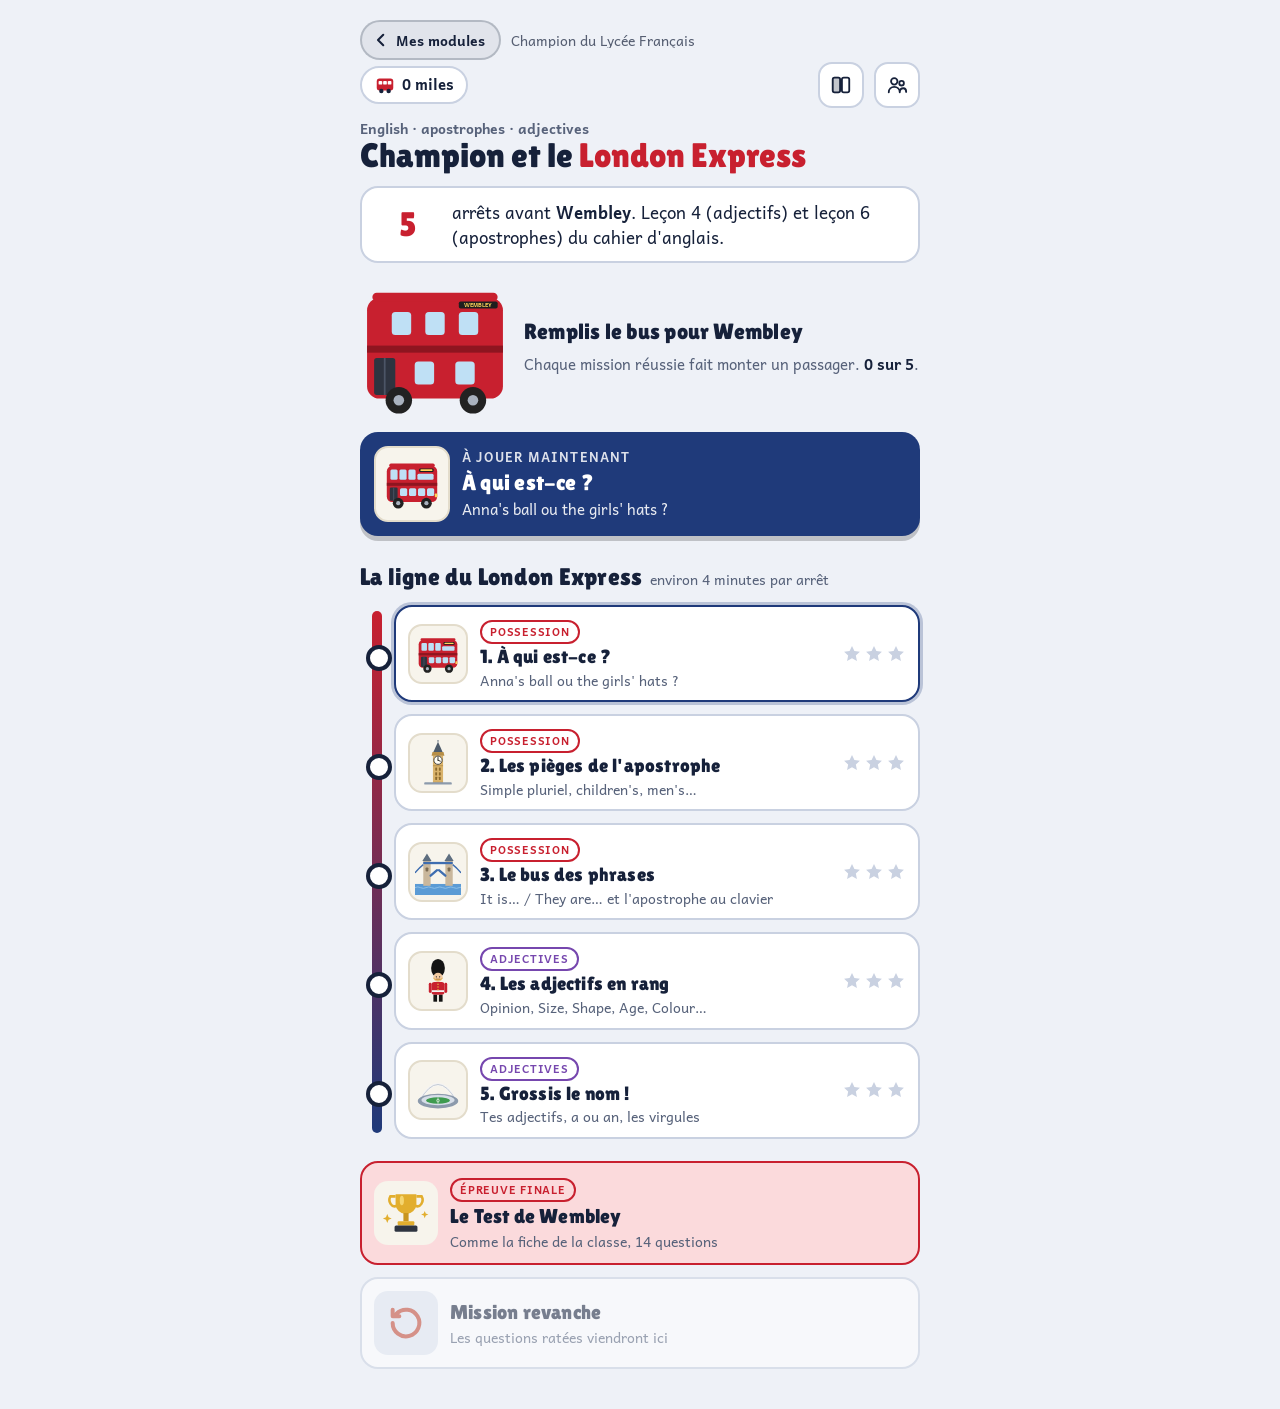
==== commit cd821e92: "London Express : 5 missions au lieu de 9 Co-Authored-By: Claude Opus 5.5 <noreply@anthropic.com> Cla" ====
--- a/modules/london-express/index.html
+++ b/modules/london-express/index.html
@@ -637,16 +637,13 @@
 const BOSS_TOTAL = BOSS_TYPE.length + BOSS_BUILD.length + 3;
 
 /* ---------- Missions ---------- */
+const cat = (...gens) => () => gens.flatMap(g => g());
 const MISSIONS = [
-  { id: "m1", subj: "pos", obj: "P1", title: "À qui est-ce ?", sub: "Un seul propriétaire : Anna's ball", art: "bus", gen: genM1 },
-  { id: "m2", subj: "pos", obj: "P2", title: "Un ou plusieurs ?", sub: "the girl's ou the girls' ?", art: "bigben", gen: genM2 },
-  { id: "m3", subj: "pos", obj: "P5", title: "Apostrophe ou pas ?", sub: "Le s du pluriel ou le s de possession", art: "phonebox", gen: genM3 },
-  { id: "m4", subj: "pos", obj: "P3", title: "Les pluriels rebelles", sub: "children's, men's, women's", art: "towerbridge", gen: genM4 },
-  { id: "m5", subj: "pos", obj: "P4", title: "Le bus des phrases", sub: "It is… / They are… : construis la réponse", art: "londoneye", gen: genM5 },
-  { id: "m6", subj: "pos", obj: "P1", title: "L'apostrophe au clavier", sub: "Écris-la au bon endroit", art: "cab", gen: genM6 },
-  { id: "m7", subj: "adj", obj: "N1", title: "Les familles d'adjectifs", sub: "Opinion, Size, Shape, Age, Colour…", art: "guard", gen: genM7 },
-  { id: "m8", subj: "adj", obj: "N1", title: "Le rangement des adjectifs", sub: "Le bon ordre, a ou an, les virgules", art: "teapot", gen: genM8 },
-  { id: "m9", subj: "adj", obj: "N2", title: "Grossis le nom !", sub: "Choisis tes adjectifs, dans l'ordre", art: "wembley", gen: genM9 }
+  { id: "m1", subj: "pos", obj: "P1", title: "À qui est-ce ?", sub: "Anna's ball ou the girls' hats ?", art: "bus", gen: cat(genM1, genM2) },
+  { id: "m2", subj: "pos", obj: "P5", title: "Les pièges de l'apostrophe", sub: "Simple pluriel, children's, men's…", art: "bigben", gen: cat(genM3, genM4) },
+  { id: "m3", subj: "pos", obj: "P4", title: "Le bus des phrases", sub: "It is… / They are… et l'apostrophe au clavier", art: "towerbridge", gen: cat(genM5, genM6) },
+  { id: "m4", subj: "adj", obj: "N1", title: "Les adjectifs en rang", sub: "Opinion, Size, Shape, Age, Colour…", art: "guard", gen: () => { const [a, b, c] = genM7(), [d] = genM8(); return [a, b, c, d]; } },
+  { id: "m5", subj: "adj", obj: "N2", title: "Grossis le nom !", sub: "Tes adjectifs, a ou an, les virgules", art: "wembley", gen: () => { const [, b, c] = genM8(); return [...genM9(), b, c]; } }
 ];
 function fromGroups(groups, n) {
   const gs = shuffle(groups.map(g => shuffle(g))); const out = []; let k = 0;
@@ -658,13 +655,9 @@
 const CARDS = [
   { k: "bus", m: "m1", t: "Le bus à impériale", txt: "Le bus rouge à deux étages s'appelle un <i>double-decker</i>. La meilleure place : tout devant, à l'étage. Le chauffeur, lui, reste en bas : <b>the driver's seat</b>." },
   { k: "bigben", m: "m2", t: "Big Ben", txt: "Big Ben est le surnom de la grosse cloche, pas de la tour ! La tour s'appelle Elizabeth Tower. <b>The tower's bell</b> sonne toutes les heures." },
-  { k: "phonebox", m: "m3", t: "La cabine rouge", txt: "Les cabines téléphoniques rouges sont un symbole de l'Angleterre. Dans certains villages, elles sont devenues de minuscules bibliothèques : <b>the village's library</b> !" },
-  { k: "towerbridge", m: "m4", t: "Tower Bridge", txt: "Ce pont traverse la Tamise. Son tablier se lève pour laisser passer les grands bateaux. <b>The bridge's towers</b> sont reliées par une passerelle tout en haut." },
-  { k: "londoneye", m: "m5", t: "Le London Eye", txt: "Cette grande roue mesure 135 mètres. Un tour dure environ 30 minutes : on voit <b>the city's roofs</b> de très haut." },
-  { k: "cab", m: "m6", t: "Le taxi noir", txt: "Pour conduire un taxi noir, il faut connaître par cœur des milliers de rues de Londres. <b>The drivers' exam</b> demande des années d'entraînement !" },
-  { k: "guard", m: "m7", t: "Le garde du roi", txt: "Devant le palais de Buckingham, les gardes portent un grand bonnet en fourrure noire, le <i>bearskin</i>. <b>The guards' hats</b> sont très hauts !" },
-  { k: "teapot", m: "m8", t: "La théière", txt: "L'après-midi, les Anglais aiment prendre le thé avec des petits gâteaux, les <i>scones</i>. <b>Granny's teapot</b> est toujours prête." },
-  { k: "wembley", m: "m9", t: "Le stade de Wembley", txt: "Wembley est le stade national de l'Angleterre : 90 000 places et une immense arche blanche. <b>The players' dream</b> : y marquer un but !" },
+  { k: "towerbridge", m: "m3", t: "Tower Bridge", txt: "Ce pont traverse la Tamise. Son tablier se lève pour laisser passer les grands bateaux. <b>The bridge's towers</b> sont reliées par une passerelle tout en haut." },
+  { k: "guard", m: "m4", t: "Le garde du roi", txt: "Devant le palais de Buckingham, les gardes portent un grand bonnet en fourrure noire, le <i>bearskin</i>. <b>The guards' hats</b> sont très hauts !" },
+  { k: "wembley", m: "m5", t: "Le stade de Wembley", txt: "Wembley est le stade national de l'Angleterre : 90 000 places et une immense arche blanche. <b>The players' dream</b> : y marquer un but !" },
   { k: "trophy", m: "boss", t: "Le trophée d'or", txt: "Réservé aux champions du Test de Wembley : <b>the champion's trophy</b>. Bravo, tu parles comme un vrai Londonien !" }
 ];
 
@@ -681,7 +674,7 @@
 ];
 
 /* ---------- État (sauvegardé sur cet appareil) ---------- */
-const KEY = "london-express-carlo-v1";
+const KEY = "london-express-carlo-v2";
 const fresh = () => ({ xp: 0, stars: {}, cards: [], missed: [], mastery: {}, boss: [], sound: true, voice: true, sessions: 0, lastPax: 0, evalDate: "", planStart: "" });
 let ST = fresh();
 try { const raw = localStorage.getItem(KEY); if (raw) ST = Object.assign(fresh(), JSON.parse(raw)); } catch (e) {}
@@ -745,7 +738,7 @@
 function nextMission() { return MISSIONS.find(m => !ST.stars[m.id]); }
 function busSvg() {
   const done = MISSIONS.filter(m => ST.stars[m.id]).length;
-  const W = [[46, 98], [72, 98], [98, 98], [124, 98], [24, 42], [50, 42], [76, 42], [102, 42], [128, 42]];
+  const W = [[62, 98], [108, 98], [36, 42], [74, 42], [112, 42]];
   const SKIN = ["#F2C9A0", "#C98D5E", "#8D5A3B", "#F5D6B8", "#B87A4B", "#E8B78E", "#6E4329", "#F2C9A0", "#D9A27A"];
   const HAIR = ["#3B2416", "#141414", "#E0B04A", "#7A3E1D", "#141414", "#B5651D", "#141414", "#5A3A22", "#2B1A10"];
   const wins = W.map(([x, y], i) => {
@@ -756,7 +749,7 @@
       <circle cx="${cx}" cy="${cy}" r="6.5" fill="${SKIN[i]}"/><path d="M${cx - 6.5} ${cy - 1} a6.5 6.5 0 0 1 13 0 q-6.5 -4 -13 0z" fill="${HAIR[i]}"/>
       <circle cx="${cx - 2.3}" cy="${cy + .5}" r="1" fill="#222"/><circle cx="${cx + 2.3}" cy="${cy + .5}" r="1" fill="#222"/><path d="M${cx - 2.5} ${cy + 3} q2.5 2.2 5 0" stroke="#222" stroke-width="1" fill="none" stroke-linecap="round"/></g>`;
   }).join("");
-  return `<svg viewBox="0 0 170 160" role="img" aria-label="${done} passagers sur 9 dans le bus">
+  return `<svg viewBox="0 0 170 160" role="img" aria-label="${done} passagers sur ${MISSIONS.length} dans le bus">
     <rect x="8" y="26" width="154" height="114" rx="14" fill="#C8202F"/><rect x="8" y="80" width="154" height="8" fill="#8E1520"/><rect x="14" y="20" width="142" height="10" rx="5" fill="#C8202F"/>
     <rect x="112" y="30" width="44" height="8" rx="2" fill="#1E1E1E"/><text x="134" y="36.5" text-anchor="middle" font-family="Andika,sans-serif" font-size="6.5" font-weight="700" fill="#FFD25A">WEMBLEY</text>
     <rect x="16" y="94" width="24" height="42" rx="3" fill="#2E3440"/><path d="M28 94 V136" stroke="#4C5566" stroke-width="2"/>
@@ -771,7 +764,7 @@
     : { id: "boss", t: "Le Test de Wembley", s: `${BOSS_TOTAL} questions comme en classe`, a: "trophy" };
   const cd = d !== null && d > 0 ? ["J-" + d, `avant le <b>contrôle d'anglais</b> du ${fmtLong(ST.evalDate)} : apostrophes et adjectifs.`]
     : d === 0 ? ["J", "C'est le jour du contrôle ! Un Test de Wembley pour s'échauffer ?"]
-    : done < 9 ? [String(9 - done), `arrêt${9 - done > 1 ? "s" : ""} avant <b>Wembley</b>. Leçon 4 (adjectifs) et leçon 6 (apostrophes) du cahier d'anglais.`]
+      : done < MISSIONS.length ? [String(MISSIONS.length - done), `arrêt${MISSIONS.length - done > 1 ? "s" : ""} avant <b>Wembley</b>. Leçon 4 (adjectifs) et leçon 6 (apostrophes) du cahier d'anglais.`]
     : ["✓", "Tous les arrêts sont faits. Rejoue le Test de Wembley pour garder le niveau."];
   const bestBoss = ST.boss.length ? Math.max(...ST.boss.map(b => b.score)) : null;
   $("home").innerHTML = `
@@ -779,8 +772,8 @@
       <button class="icon-btn" id="b-album" aria-label="Mes cartes postales">${IC.album}</button><button class="icon-btn" id="b-parent" aria-label="Espace parent">${IC.parent}</button></div>
     <div class="hello"><div class="eyebrow">English · apostrophes · adjectives</div><div class="who">Carlo et le <span>London Express</span></div></div>
     <div class="countdown"><div class="big">${cd[0]}</div><div>${cd[1]}</div></div>
-    <div class="garage">${busSvg()}<div><h2 style="font-size:22px">${done === 9 ? "Le bus est plein : direction Wembley !" : "Remplis le bus pour Wembley"}</h2>
-      <p class="muted" style="margin:6px 0 0;font-size:15px">Chaque mission réussie fait monter un passager. <b style="color:var(--ink)">${done} sur 9</b>.</p></div></div>
+    <div class="garage">${busSvg()}<div><h2 style="font-size:22px">${done === MISSIONS.length ? "Le bus est plein : direction Wembley !" : "Remplis le bus pour Wembley"}</h2>
+      <p class="muted" style="margin:6px 0 0;font-size:15px">Chaque mission réussie fait monter un passager. <b style="color:var(--ink)">${done} sur ${MISSIONS.length}</b>.</p></div></div>
     <button class="today" id="b-today"><div class="plate md">${art(tgt.a)}</div><div><div class="lab">À jouer maintenant</div><h3>${tgt.t}</h3><div style="font-size:15px;opacity:.9">${tgt.s}</div></div></button>
     <div class="section-title"><h2>La ligne du London Express</h2><span class="muted" style="font-size:14px">environ 4 minutes par arrêt</span></div>
     <div class="map">${MISSIONS.map((m, i) => `<button class="mission ${ST.stars[m.id] ? "done" : ""} ${nm && nm.id === m.id ? "next" : ""}" data-m="${m.id}">
@@ -1086,7 +1079,7 @@
 }
 
 /* ---------- Espace parent ---------- */
-const PLAN = [["Séance 1", ["m1", "m2"]], ["Séance 2", ["m3", "m4"]], ["Séance 3", ["m5", "m6"]], ["Séance 4", ["m7", "m8"]], ["Séance 5", ["m9", "boss"]]];
+const PLAN = [["Séance 1", ["m1", "m2"]], ["Séance 2", ["m3", "m4"]], ["Séance 3", ["m5", "boss"]]];
 const planLabel = id => id === "boss" ? "Test de Wembley" : `${MISSIONS.findIndex(m => m.id === id) + 1}. ${MISSIONS.find(m => m.id === id).title}`;
 const isDone = id => id === "boss" ? ST.boss.length > 0 : !!ST.stars[id];
 function planDates() {
@@ -1110,15 +1103,15 @@
     <div class="panel"><h3>Date du contrôle d'anglais</h3>
       <label class="toggle" for="t-date"><span>Le contrôle a lieu le</span><input type="date" id="t-date" value="${ST.evalDate}"></label>
       <p class="muted" style="font-size:13px;margin:6px 0 0">La fiche ne donne pas de date. Une fois la date saisie, l'accueil affiche le compte à rebours et le plan ci-dessous se cale jour par jour.</p></div>
-    <div class="panel"><h3>${dates ? "Plan jusqu'au contrôle" : "Plan de révision en 5 séances"}</h3><div class="plan">${PLAN.map(([s, ids], k) => `<div class="d ${dates && dates[k] === today ? "now" : ""}"><span class="dt">${dates ? fmtDay(dates[k]) + "<br>" : ""}<span class="muted" style="font-weight:400;font-size:13px">${s}</span></span><span>${ids.map(planLabel).join("<br>")}</span><span>${ids.every(isDone) ? icon(IC.star(true), 20) : ""}</span></div>`).join("")}</div>
-      <p class="muted" style="font-size:13px;margin:10px 0 0">Deux missions par séance, puis la pause cerveau. Une séance par jour suffit ; deux au maximum. Si une séance saute, l'accueil propose toujours la bonne mission. La veille du contrôle : Test de Wembley puis mission revanche.</p></div>
+    <div class="panel"><h3>${dates ? "Plan jusqu'au contrôle" : "Plan de révision en 3 séances"}</h3><div class="plan">${PLAN.map(([s, ids], k) => `<div class="d ${dates && dates[k] === today ? "now" : ""}"><span class="dt">${dates ? fmtDay(dates[k]) + "<br>" : ""}<span class="muted" style="font-weight:400;font-size:13px">${s}</span></span><span>${ids.map(planLabel).join("<br>")}</span><span>${ids.every(isDone) ? icon(IC.star(true), 20) : ""}</span></div>`).join("")}</div>
+      <p class="muted" style="font-size:13px;margin:10px 0 0">Deux missions par séance, puis la pause cerveau. Une séance par jour suffit. Si une séance saute, l'accueil propose toujours la bonne mission. La veille du contrôle : Test de Wembley puis mission revanche.</p></div>
     <div class="panel"><h3>Ce que travaille le module</h3>
       <p><b>Leçon 6, Apostrophes for possession :</b> les 12 phrases de la fiche (Anna, Ben… the elephants) sont reprises, avec une vingtaine d'autres. Le module ajoute deux pièges classiques qui ne sont pas sur la fiche : l'apostrophe ajoutée à tort sur un simple pluriel (« the dog's are barking ») et le choix It is / They are.</p>
       <p><b>Leçon 4, Expanded noun phrases :</b> les 5 groupes écrits par Carlo (my cute, little, brown dog…) sont repris, avec l'ordre des 8 familles d'adjectifs, la place des virgules et a / an devant un adjectif (an interesting, small book).</p>
       <p>Les consignes sont lues en français, les phrases en anglais par une voix anglaise (si l'appareil en a une installée).</p></div>
     <div class="panel"><h3>Points d'attention sur les fiches</h3>
       <p><b>Fiche 6, très bien réussie :</b> toutes les réponses sont justes, y compris les pluriels irréguliers (the men's cups, the children's keys). Deux détails de présentation : des majuscules sur des noms communs (the Boys', the Men's, Rabbits') — en anglais comme en français, pas de majuscule aux noms communs — et « They are Rabbits' tails » sans <i>the</i>, alors que la phrase de départ dit « the rabbits ».</p>
-      <p><b>It is / They are :</b> Carlo choisit déjà bien selon l'objet (ball → It is, clothes → They are). C'est l'objet qui décide, pas le propriétaire : « It is the girls' ball » (un seul ballon pour plusieurs filles). Le module l'entraîne à l'arrêt 5.</p>
+      <p><b>It is / They are :</b> Carlo choisit déjà bien selon l'objet (ball → It is, clothes → They are). C'est l'objet qui décide, pas le propriétaire : « It is the girls' ball » (un seul ballon pour plusieurs filles). Le module l'entraîne à l'arrêt 3.</p>
       <p><b>L'apostrophe à la main :</b> en écriture attachée, il faut bien lever le stylo et placer l'apostrophe clairement avant ou après le s. Sur la fiche, c'est lisible ; à surveiller en contrôle, car la place de l'apostrophe est toute la réponse.</p>
       <p><b>Fiche 4, les virgules :</b> la leçon dit de séparer les adjectifs par des virgules, et le module suit la leçon (c'est ce que la maîtresse attendra). En anglais courant, on met souvent la virgule seulement entre deux adjectifs d'opinion (a lovely, friendly dog) et pas devant une couleur ou une matière (a big red ball). Si Carlo écrit « a big red ball » sans virgule, ce n'est pas une faute d'anglais ; en classe, suivre la consigne de la fiche.</p>
       <p><b>« our nice, little, English teacher » :</b> la phrase de Carlo est juste. Elle a même deux sens : une maîtresse anglaise, ou une maîtresse d'anglais. C'est une bonne occasion d'en rire avec lui.</p></div>
